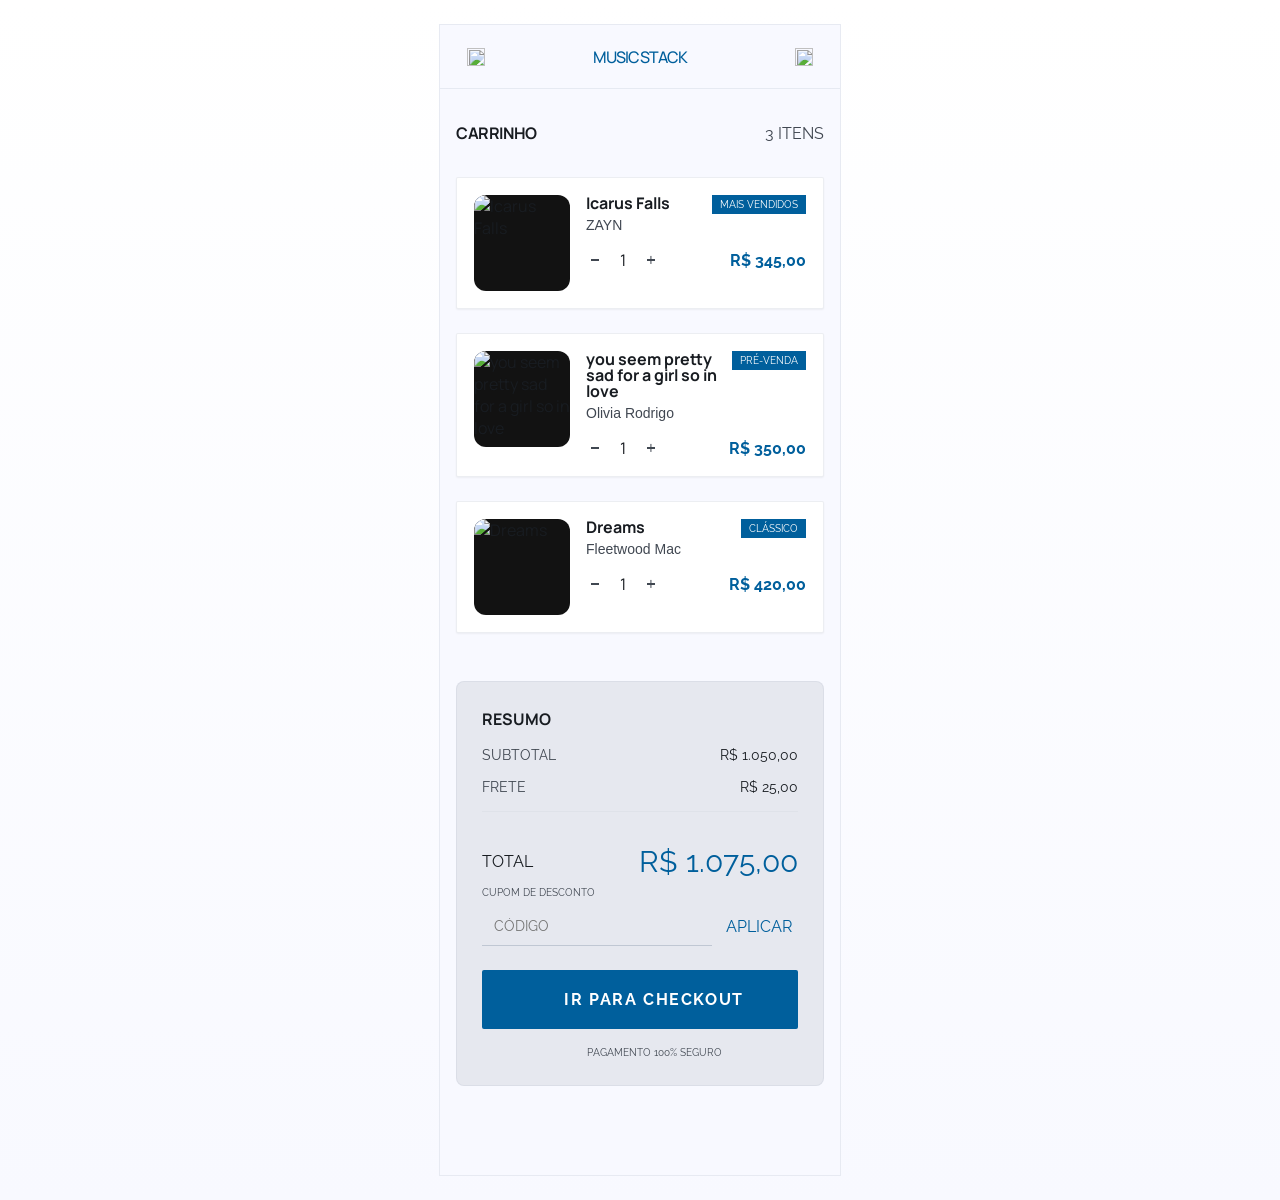
==== index.html @ 11081bc2 "Add files via upload" ====
<!DOCTYPE html>
<html lang="pt-BR">
  <head>
    <meta charset="UTF-8" />
    <meta name="viewport" content="width=device-width, initial-scale=1.0" />
    <title>MusicStack</title>
    <link rel="preconnect" href="https://fonts.googleapis.com" />
    <link rel="preconnect" href="https://fonts.gstatic.com" crossorigin />
    <link
      href="https://fonts.googleapis.com/css2?family=Manrope:wght@400;500;700;800&family=Raleway:wght@400;500;600;700&display=swap"
      rel="stylesheet"
    />
    <link rel="stylesheet" href="style.css" />
  </head>
  <body>
    <main class="phone-frame">
      <header class="topbar">
        <button class="icon-button" type="button" aria-label="Voltar">
          <img class="nav-icon" src="assets/Icon-compras.png" alt="" />
        </button>
        <div class="brand">Musicstack</div>
        <button class="icon-button" type="button" aria-label="Menu">
          <img class="nav-icon" src="assets/Icon.png" alt="" />
        </button>
      </header>

      <section class="main-content">
        <section class="cart-column">
          <div class="section-heading">
            <h1>CARRINHO</h1>
            <span>3 ITENS</span>
          </div>

          <div class="cart-list">
            <article class="cart-item">
              <div class="cover-wrap">
                <img class="cover" src="assets/vinyl-1-animation.png" alt="Icarus Falls" />
              </div>
              <div class="item-copy">
                <div class="item-title-row">
                  <div>
                    <h2>Icarus Falls</h2>
                    <p>ZAYN</p>
                  </div>
                  <span class="tag tag-blue">MAIS VENDIDOS</span>
                </div>
                <div class="item-actions">
                  <button class="qty-button" type="button" aria-label="Diminuir quantidade">
                    <span></span>
                  </button>
                  <span class="qty-number">1</span>
                  <button class="qty-button qty-button--plus" type="button" aria-label="Aumentar quantidade">
                    <span></span>
                  </button>
                  <strong>R$ 345,00</strong>
                </div>
              </div>
            </article>

            <article class="cart-item">
              <div class="cover-wrap">
                <img class="cover" src="assets/vinyl-2-bg.png" alt="you seem pretty sad for a girl so in love" />
              </div>
              <div class="item-copy">
                <div class="item-title-row">
                  <div>
                    <h2>you seem pretty sad for a girl so in love</h2>
                    <p>Olivia Rodrigo</p>
                  </div>
                  <span class="tag tag-blue">PRÉ-VENDA</span>
                </div>
                <div class="item-actions">
                  <button class="qty-button" type="button" aria-label="Diminuir quantidade">
                    <span></span>
                  </button>
                  <span class="qty-number">1</span>
                  <button class="qty-button qty-button--plus" type="button" aria-label="Aumentar quantidade">
                    <span></span>
                  </button>
                  <strong>R$ 350,00</strong>
                </div>
              </div>
            </article>

            <article class="cart-item">
              <div class="cover-wrap">
                <img class="cover" src="assets/vinyl-3-bg.png" alt="Dreams" />
              </div>
              <div class="item-copy">
                <div class="item-title-row">
                  <div>
                    <h2>Dreams</h2>
                    <p>Fleetwood Mac</p>
                  </div>
                  <span class="tag tag-blue">CLÁSSICO</span>
                </div>
                <div class="item-actions">
                  <button class="qty-button" type="button" aria-label="Diminuir quantidade">
                    <span></span>
                  </button>
                  <span class="qty-number">1</span>
                  <button class="qty-button qty-button--plus" type="button" aria-label="Aumentar quantidade">
                    <span></span>
                  </button>
                  <strong>R$ 420,00</strong>
                </div>
              </div>
            </article>
          </div>
        </section>

        <aside class="summary-card">
          <h3>RESUMO</h3>
          <div class="summary-lines">
            <div class="summary-line">
              <span>Subtotal</span>
              <strong>R$ 1.050,00</strong>
            </div>
            <div class="summary-line">
              <span>Frete</span>
              <strong>R$ 25,00</strong>
            </div>
            <div class="summary-divider"></div>
            <div class="summary-line summary-line--total">
              <span>TOTAL</span>
              <strong>R$ 1.075,00</strong>
            </div>
          </div>

          <div class="coupon-box">
            <label for="coupon">CUPOM DE DESCONTO</label>
            <div class="coupon-row">
              <input id="coupon" type="text" placeholder="CÓDIGO" />
              <button type="button">APLICAR</button>
            </div>
          </div>

          <button class="checkout-button" type="button">
            <img class="checkout-icon" src="assets/checkout-icon.png" alt="" />
            IR PARA CHECKOUT
          </button>
          <p class="security-note">
            <img class="security-icon" src="assets/secure-icon.png" alt="" />
            PAGAMENTO 100% SEGURO
          </p>
        </aside>
      </section>
    </main>
<script src="script.js"></script>
  </body>
</html>
---- style.css ----
:root {
  --bg: #f8f9ff;
  --surface: #f1f3fa;
  --surface-strong: #ffffff;
  --surface-muted: #f8f9ff;
  --border: rgba(192, 199, 211, 0.3);
  --border-strong: rgba(192, 199, 211, 0.2);
  --text: #181c21;
  --muted: #404751;
  --primary: #005f9c;
  --secondary: #3441ed;
  --shadow: rgba(13, 18, 31, 0.08);
}

* {
  box-sizing: border-box;
}

html,
body {
  margin: 0;
  min-height: 100%;
  font-family: 'Manrope', Arial, sans-serif;
  background: linear-gradient(180deg, #ffffff 0%, #f8f9ff 100%);
  color: var(--text);
}

body {
  display: grid;
  place-items: center;
  padding: 24px;
}

button,
a {
  font: inherit;
}

.phone-frame {
  position: relative;
  width: 402px;
  min-height: 1152px;
  background:
    linear-gradient(90deg, rgb(248, 249, 255) 0%, rgb(248, 249, 255) 100%),
    linear-gradient(90deg, rgb(255, 255, 255) 0%, rgb(255, 255, 255) 100%);
  border: 1px solid var(--border);
  overflow: hidden;
}

.topbar {
  position: relative;
  z-index: 2;
  display: flex;
  align-items: center;
  justify-content: space-between;
  height: 64px;
  padding: 0 16px;
  background: rgba(248, 249, 255, 0.8);
  border-bottom: 1px solid var(--border);
  backdrop-filter: blur(12px);
}

.icon-button {
  width: 40px;
  height: 40px;
  display: inline-flex;
  align-items: center;
  justify-content: center;
  background: transparent;
  border: 0;
  padding: 0;
  cursor: pointer;
}

.nav-icon {
  width: 18px;
  height: 18px;
  object-fit: contain;
  display: block;
}

.brand {
  color: var(--primary);
  font-size: 16px;
  font-weight: 500;
  letter-spacing: -0.8px;
  text-transform: uppercase;
}

.main-content {
  display: flex;
  flex-direction: column;
  gap: 48px;
  padding: 32px 16px 0;
}

.cart-column {
  display: flex;
  flex-direction: column;
  gap: 32px;
}

.section-heading {
  display: flex;
  align-items: center;
  justify-content: space-between;
  gap: 12px;
}

.section-heading h1 {
  margin: 0;
  font-size: 16px;
  line-height: 1.5;
  letter-spacing: -0.4px;
  color: var(--text);
  text-transform: uppercase;
}

.section-heading span {
  font-family: 'Raleway', sans-serif;
  font-size: 16px;
  color: var(--muted);
}

.cart-list {
  display: flex;
  flex-direction: column;
  gap: 24px;
}

.cart-item {
  display: flex;
  align-items: flex-start;
  gap: 16px;
  padding: 17px;
  background: #fff;
  border: 1px solid var(--border);
  border-radius: 2px;
  box-shadow: 0 1px 2px rgba(0, 0, 0, 0.05);
}

.cover-wrap {
  position: relative;
  width: 96px;
  height: 96px;
  flex: 0 0 96px;
  background: #121212;
  border-radius: 12px;
  overflow: hidden;
}

.cover {
  display: block;
  width: 100%;
  height: 100%;
  object-fit: cover;
}

.item-copy {
  display: flex;
  flex-direction: column;
  gap: 16px;
  flex: 1;
  min-width: 0;
}

.item-title-row {
  display: flex;
  align-items: flex-start;
  justify-content: space-between;
  gap: 12px;
}

.item-title-row h2 {
  margin: 0;
  font-size: 16px;
  line-height: 1;
  color: var(--text);
}

.item-title-row p {
  margin: 6px 0 0;
  font-family: 'Hanken Grotesk', sans-serif;
  font-size: 14px;
  color: var(--muted);
}

.tag {
  display: inline-flex;
  align-items: center;
  justify-content: center;
  padding: 2px 8px;
  background: var(--primary);
  color: #fff;
  font-family: 'Raleway', sans-serif;
  font-size: 10px;
  text-transform: uppercase;
  line-height: 1.5;
  white-space: nowrap;
}

.item-actions {
  display: flex;
  align-items: center;
  gap: 16px;
}

.qty-button {
  position: relative;
  width: 18px;
  height: 18px;
  display: inline-flex;
  align-items: center;
  justify-content: center;
  background: transparent;
  border: 0;
  padding: 0;
  cursor: pointer;
}

.qty-button span {
  position: relative;
  display: block;
  width: 8.17px;
  height: 1.17px;
  background: var(--muted);
}

.qty-button--plus span::before {
  content: '';
  position: absolute;
  left: 50%;
  top: 50%;
  width: 1.17px;
  height: 8.17px;
  transform: translate(-50%, -50%);
  background: var(--muted);
}

.price-icon {
  width: 28px;
  height: 21px;
  object-fit: contain;
}

.item-actions strong {
  margin-left: auto;
  font-family: 'Raleway', sans-serif;
  font-size: 16px;
  color: var(--primary);
}

.summary-card {
  position: relative;
  width: 100%;
  padding: 25px;
  background:
    linear-gradient(90deg, rgb(230, 232, 239) 0%, rgb(230, 232, 239) 100%);
  border: 1px solid var(--border);
  border-radius: 8px;
  overflow: hidden;
}

.summary-card h3 {
  margin: 0;
  font-size: 16px;
  line-height: 1.5;
  color: var(--text);
  text-transform: uppercase;
}

.summary-lines {
  display: flex;
  flex-direction: column;
  gap: 16px;
  padding-top: 16px;
}

.summary-line {
  display: flex;
  align-items: center;
  justify-content: space-between;
  gap: 12px;
}

.summary-line span,
.summary-line strong {
  font-family: 'Raleway', sans-serif;
  font-size: 16px;
}

.summary-line span {
  color: var(--muted);
}

.summary-line strong {
  color: var(--text);
}

.summary-divider {
  height: 1px;
  width: 100%;
  background: rgba(192, 199, 211, 0.3);
}

.summary-line--total span {
  color: var(--text);
  text-transform: uppercase;
}

.summary-line--total strong {
  color: var(--primary);
}

.coupon-box {
  display: flex;
  flex-direction: column;
  gap: 8px;
  padding-top: 8px;
}

.coupon-box label {
  font-family: 'Raleway', sans-serif;
  font-size: 10px;
  color: var(--muted);
}

.coupon-row {
  display: flex;
  align-items: center;
  gap: 8px;
}

.coupon-row input {
  flex: 1;
  min-width: 0;
  padding: 11.5px 12px;
  border: 0;
  border-bottom: 1px solid #c0c7d3;
  background: transparent;
  font-family: 'Raleway', sans-serif;
  font-size: 14px;
  color: rgba(64, 71, 81, 0.5);
}

.coupon-row button {
  background: transparent;
  border: 0;
  color: var(--primary);
  font-family: 'Raleway', sans-serif;
  font-size: 16px;
  cursor: pointer;
}

.checkout-button {
  display: flex;
  align-items: center;
  justify-content: center;
  gap: 8px;
  width: 100%;
  margin-top: 24px;
  padding: 16px;
  background: var(--primary);
  color: #fff;
  border: 0;
  border-radius: 2px;
  font-family: 'Raleway', sans-serif;
  font-size: 16px;
  font-weight: 700;
  text-transform: uppercase;
  cursor: pointer;
}

.checkout-icon {
  width: 16px;
  height: 16px;
  object-fit: contain;
}

.security-note {
  display: flex;
  align-items: center;
  justify-content: center;
  gap: 16px;
  margin: 16px 0 0;
  font-family: 'Raleway', sans-serif;
  font-size: 10px;
  color: var(--muted);
}

.security-icon {
  width: 12px;
  height: 15px;
  object-fit: contain;
}

.order-screen {
  position: relative;
  width: 402px;
  min-height: 874px;
  background:
    linear-gradient(180deg, rgb(248, 249, 255) 0%, rgb(248, 249, 255) 100%),
    linear-gradient(180deg, rgb(255, 255, 255) 0%, rgb(255, 255, 255) 100%);
  border: 1px solid var(--border);
  overflow: hidden;
}

.top-app-bar {
  position: relative;
  display: flex;
  align-items: center;
  justify-content: space-between;
  height: 64px;
  padding: 0 16px;
  background: rgba(248, 249, 255, 0.8);
  border-bottom: 1px solid var(--border);
  backdrop-filter: blur(12px);
}

.details-topbar__actions {
  display: flex;
  align-items: center;
  gap: 16px;
}

.nav-button {
  position: relative;
  display: inline-flex;
  align-items: center;
  justify-content: center;
  width: 40px;
  height: 40px;
  border: 0;
  background: transparent;
  padding: 0;
  cursor: pointer;
}

.nav-button img {
  width: 18px;
  height: 18px;
  object-fit: contain;
  display: block;
}

.nav-icon--back::before,
.nav-icon--back::after {
  content: '';
  position: absolute;
  left: 0;
  width: 10px;
  height: 2px;
  background: var(--muted);
  transform-origin: left center;
}

.nav-icon--back::before {
  top: 1px;
  transform: rotate(-45deg);
}

.nav-icon--back::after {
  bottom: 1px;
  transform: rotate(45deg);
}

.nav-icon--cart {
  width: 16px;
  height: 20px;
  background:
    linear-gradient(180deg, transparent 0 15%, var(--muted) 15% 32%, transparent 32% 100%),
    linear-gradient(90deg, transparent 0 20%, var(--muted) 20% 80%, transparent 80% 100%),
    linear-gradient(180deg, transparent 0 90%, var(--muted) 90% 100%);
}

.cart-badge {
  position: absolute;
  top: -6px;
  right: -6px;
  display: inline-flex;
  align-items: center;
  justify-content: center;
  width: 24px;
  height: 24px;
  border-radius: 999px;
  background: var(--primary);
  color: #fff;
  font-size: 13px;
  font-weight: 700;
  line-height: 1;
}

.success-overlay {
  position: absolute;
  inset: 64px 0 0;
  opacity: 0;
  background: rgba(255, 255, 255, 0.3);
}

.order-content {
  display: flex;
  flex-direction: column;
  gap: 32px;
  padding: 32px 16px 40px;
}

.order-header {
  width: 100%;
  display: flex;
  flex-direction: column;
  gap: 4px;
}

.order-header h1 {
  margin: 0;
  font-size: 24px;
  line-height: 1.2;
  color: var(--primary);
  letter-spacing: 0;
}

.order-header p {
  margin: 0;
  color: var(--muted);
  font-family: 'Raleway', sans-serif;
  font-size: 12px;
  text-transform: uppercase;
  letter-spacing: 1.2px;
}

.content-grid {
  display: grid;
  grid-template-columns: 1fr;
  gap: 32px;
}

.left-column {
  display: flex;
  flex-direction: column;
  gap: 32px;
}

.panel {
  background: var(--surface);
  border: 1px solid var(--border);
  border-radius: 4px;
}

.items-panel {
  display: flex;
  flex-direction: column;
  gap: 24px;
  padding: 25px;
}

.items-panel h2,
.info-card__header h2,
.summary-panel__header h2 {
  margin: 0;
  font-family: 'Raleway', sans-serif;
  font-size: 12px;
  line-height: 1.2;
  text-transform: uppercase;
  letter-spacing: 1.2px;
  color: var(--primary);
}

.items-list {
  display: flex;
  flex-direction: column;
  gap: 24px;
}

.item-row {
  display: flex;
  gap: 16px;
  align-items: flex-start;
}

.item-cover {
  position: relative;
  flex: 0 0 80px;
  width: 80px;
  height: 80px;
  background: #e0e2e9;
  overflow: hidden;
}

.item-cover__image {
  position: absolute;
  inset: 0;
  background:
    radial-gradient(circle at 50% 50%, rgba(255, 255, 255, 0.15) 0, rgba(255, 255, 255, 0.15) 4px, transparent 4px),
    linear-gradient(90deg, rgba(0, 0, 0, 0.06) 0%, rgba(0, 0, 0, 0.04) 100%);
  background-size: 100% 100%, 100% 100%;
}

.item-cover::after {
  content: '';
  position: absolute;
  inset: 0;
  border: 1px solid rgba(255, 255, 255, 0.05);
}

.item-cover--second .item-cover__image {
  background:
    radial-gradient(circle at 50% 50%, rgba(255, 255, 255, 0.18) 0, rgba(255, 255, 255, 0.18) 3px, transparent 3px),
    linear-gradient(90deg, rgba(0, 0, 0, 0.07) 0%, rgba(0, 0, 0, 0.03) 100%);
}

.item-meta {
  flex: 1;
  min-width: 0;
  display: flex;
  flex-direction: column;
  justify-content: space-between;
  gap: 6px;
  padding: 4px 0;
}

.item-meta h3 {
  margin: 0;
  font-size: 16px;
  line-height: 1.25;
  color: var(--text);
}

.item-meta p,
.item-meta span,
.payment-meta,
.shipping-card__body p,
.shipping-delivery span,
.summary-row span,
.summary-total span,
.terms-text,
.terms-text a {
  margin: 0;
  font-family: 'Raleway', sans-serif;
  color: var(--muted);
}

.item-meta p,
.item-meta span {
  font-size: 10px;
  line-height: 1.5;
}

.item-meta strong,
.summary-row strong,
.summary-total strong {
  color: var(--primary);
  font-family: 'Raleway', sans-serif;
  font-size: 16px;
  font-weight: 700;
  line-height: 1.5;
}

.divider,
.summary-divider {
  width: 100%;
  height: 1px;
  background: rgba(192, 199, 211, 0.2);
}

.info-stack {
  display: flex;
  flex-direction: column;
  gap: 0;
  background: transparent;
  border: 0;
}

.info-card {
  background: var(--surface);
  border: 1px solid var(--border);
  border-radius: 4px;
  padding: 25px;
}

.info-card__header {
  display: flex;
  justify-content: space-between;
  align-items: center;
}

.info-card__header button {
  border: 0;
  background: transparent;
  color: var(--muted);
  text-transform: uppercase;
  text-decoration: underline;
  cursor: pointer;
}

.payment-card {
  display: flex;
  flex-direction: column;
  gap: 16px;
}

.payment-card__body {
  display: flex;
  align-items: center;
  gap: 16px;
  padding: 13px;
  background: rgba(248, 249, 255, 0.5);
  border: 1px solid rgba(192, 199, 211, 0.1);
}

.payment-icon {
  width: 40px;
  height: 26px;
  background: #e0e2e9;
  border: 1px solid rgba(192, 199, 211, 0.2);
  border-radius: 2px;
}

.payment-name {
  margin: 0;
  font-family: 'Hanken Grotesk', 'Manrope', sans-serif;
  font-size: 14px;
  color: var(--text);
}

.payment-security {
  display: flex;
  align-items: center;
  gap: 8px;
}

.payment-security__icon {
  display: inline-block;
  width: 12px;
  height: 11px;
  background: var(--muted);
  clip-path: polygon(0 45%, 20% 35%, 40% 60%, 80% 0, 100% 20%, 45% 100%);
}

.payment-security span:last-child,
.shipping-delivery span:last-child {
  font-size: 10px;
  line-height: 1.5;
  text-transform: uppercase;
}

.shipping-card {
  position: relative;
  overflow: hidden;
}

.shipping-card::before {
  content: '';
  position: absolute;
  inset: 0;
  background:
    linear-gradient(90deg, rgba(38, 38, 38, 0.02) 0%, rgba(38, 38, 38, 0.02) 100%),
    linear-gradient(90deg, rgba(38, 38, 38, 0.02) 0%, rgba(38, 38, 38, 0.02) 100%),
    linear-gradient(90deg, rgba(38, 38, 38, 0.02) 0%, rgba(38, 38, 38, 0.02) 100%);
  opacity: 0.1;
}

.shipping-card__body {
  position: relative;
  display: flex;
  flex-direction: column;
  gap: 4px;
  padding-top: 12px;
}

.shipping-card__body p {
  font-family: 'Hanken Grotesk', sans-serif;
  font-size: 14px;
  line-height: 1.43;
}

.shipping-delivery {
  display: flex;
  align-items: center;
  gap: 8px;
  padding-top: 12px;
}

.shipping-delivery__icon {
  width: 12px;
  height: 9px;
  background: var(--muted);
  clip-path: polygon(0 0, 100% 0, 80% 50%, 100% 100%, 0 100%, 20% 50%);
}

.summary-panel {
  position: relative;
  display: flex;
  flex-direction: column;
  gap: 23px;
  padding: 33px;
  background: var(--surface);
  overflow: hidden;
}

.summary-panel::before {
  content: '';
  position: absolute;
  inset: -1px;
  background: linear-gradient(180deg, rgba(255, 255, 255, 0) 0%, rgba(255, 255, 255, 0.05) 100%);
  box-shadow: 0 0 40px -10px rgba(234, 179, 8, 0.05);
  pointer-events: none;
}

.summary-panel__header {
  position: relative;
  border-bottom: 1px solid var(--border-strong);
}

.summary-panel__header h2 {
  text-align: center;
  padding-bottom: 17px;
}

.summary-lines {
  position: relative;
  display: flex;
  flex-direction: column;
  gap: 16px;
}

.summary-row,
.summary-total {
  display: flex;
  justify-content: space-between;
  align-items: center;
  gap: 12px;
}

.summary-row--discount {
  color: var(--secondary);
}

.summary-row--discount span,
.summary-row--discount strong {
  color: var(--secondary);
}

.summary-total {
  font-size: 16px;
}

.checkout-button {
  position: relative;
  display: flex;
  align-items: center;
  justify-content: center;
  gap: 12px;
  width: 100%;
  padding: 20px 16px;
  border: 0;
  background: var(--primary);
  color: #fff;
  text-transform: uppercase;
  letter-spacing: 1.6px;
  font-weight: 700;
  cursor: pointer;
}

.checkout-button__icon {
  width: 22px;
  height: 16px;
  background: linear-gradient(180deg, transparent 0 40%, #fff 40% 60%, transparent 60% 100%);
  clip-path: polygon(0 50%, 100% 50%, 85% 35%, 100% 20%, 100% 80%, 85% 65%);
}

.terms-text {
  position: relative;
  margin: 0;
  text-align: center;
  font-size: 9px;
  line-height: 1.63;
}

.terms-text a {
  color: var(--muted);
  text-decoration: underline;
}

/* Address screen */
.address-screen {
  position: relative;
  width: 402px;
  min-height: 1671px;
  background:
    linear-gradient(180deg, rgb(248, 249, 255) 0%, rgb(248, 249, 255) 100%),
    linear-gradient(180deg, rgb(255, 255, 255) 0%, rgb(255, 255, 255) 100%);
  border: 1px solid var(--border);
  overflow: hidden;
}

.address-topbar {
  z-index: 2;
}

.brand-label {
  color: var(--primary);
  font-size: 16px;
  font-weight: 500;
  letter-spacing: -0.8px;
  text-transform: uppercase;
}

.address-content {
  position: relative;
  display: flex;
  flex-direction: column;
  gap: 56px;
  padding: 56px 16px 104px;
}

.address-title {
  margin: 0;
  color: var(--primary);
  font-size: 16px;
  line-height: 1.5;
  text-transform: uppercase;
  letter-spacing: 0;
}

.address-layout {
  display: grid;
  grid-template-columns: 1fr;
  gap: 32px;
}

.address-form-column {
  display: flex;
  flex-direction: column;
  gap: 32px;
}

.address-form {
  display: flex;
  flex-direction: column;
  gap: 24px;
}

.form-grid {
  display: grid;
  grid-template-columns: 1fr;
  gap: 24px;
}

.field-group {
  display: flex;
  flex-direction: column;
  gap: 8px;
}

.field-group label {
  font-family: 'Raleway', sans-serif;
  font-size: 12px;
  line-height: 1.2;
  color: var(--muted);
  text-transform: uppercase;
  letter-spacing: 1.2px;
}

.input-field {
  width: 100%;
  padding: 19px 0 21px;
  border-bottom: 2px solid #c0c7d3;
  background: var(--surface);
  color: rgba(64, 71, 81, 0.4);
  font-family: 'Raleway', sans-serif;
  font-size: 16px;
}

.shipping-methods {
  display: flex;
  flex-direction: column;
  gap: 24px;
}

.shipping-methods h2 {
  margin: 0;
  font-size: 24px;
  line-height: 1.2;
  color: var(--text);
  text-transform: uppercase;
}

.shipping-options {
  display: grid;
  gap: 16px;
}

.shipping-option {
  display: flex;
  flex-direction: column;
  gap: 8px;
  padding: 25px;
  border: 1px solid #c0c7d3;
  background: var(--surface);
}

.shipping-option--active {
  background: #e6e8ef;
  border-color: var(--primary);
}

.shipping-option__row {
  display: flex;
  justify-content: space-between;
  align-items: center;
  gap: 12px;
}

.shipping-option__row span,
.shipping-option p {
  margin: 0;
  font-family: 'Raleway', sans-serif;
  color: var(--muted);
  text-transform: uppercase;
}

.shipping-option__row span {
  font-size: 12px;
  letter-spacing: 1.2px;
}

.shipping-option__row strong {
  font-size: 24px;
  font-weight: 700;
  color: var(--text);
}

.shipping-option p {
  font-size: 12px;
  line-height: 1.33;
}

.summary-preview {
  position: relative;
}

.summary-preview__panel {
  position: relative;
  min-height: 478.39px;
  padding: 32px;
  background: var(--surface);
  border: 1px solid rgba(192, 199, 211, 0.5);
  overflow: hidden;
}

.summary-preview__panel::before {
  content: '';
  position: absolute;
  inset: 0;
  background:
    radial-gradient(circle at 50% 50%, rgba(234, 179, 8, 0.03) 0%, rgba(234, 179, 8, 0) 18%),
    radial-gradient(circle at 50% 50%, rgba(234, 179, 8, 0.03) 0%, rgba(234, 179, 8, 0) 18%);
  opacity: 0.2;
  pointer-events: none;
}

.summary-preview__header {
  position: relative;
  padding-bottom: 17px;
  border-bottom: 1px solid var(--border-strong);
}

.summary-preview__header h3 {
  margin: 0;
  text-align: center;
  font-family: 'Raleway', sans-serif;
  font-size: 12px;
  color: var(--muted);
  text-transform: uppercase;
  letter-spacing: 1.2px;
}

.summary-preview__product {
  position: relative;
  display: flex;
  gap: 16px;
  align-items: flex-start;
  padding: 32px 0 25px;
}

.product-cover {
  position: relative;
  width: 80px;
  height: 80px;
  flex: 0 0 80px;
  background: #e0e2e9;
  border: 1px solid rgba(192, 199, 211, 0.3);
  overflow: hidden;
}

.product-cover__icon {
  position: absolute;
  top: 50%;
  left: 50%;
  width: 20px;
  height: 20px;
  transform: translate(-50%, -50%);
  background: var(--primary);
  opacity: 0.3;
  clip-path: polygon(50% 0%, 100% 50%, 50% 100%, 0% 50%);
}

.product-copy {
  display: flex;
  flex-direction: column;
  gap: 4px;
}

.product-copy h4 {
  margin: 0;
  max-width: 170px;
  color: var(--text);
  font-size: 14px;
  line-height: 1.43;
  text-transform: uppercase;
}

.product-copy p,
.product-copy strong,
.summary-line span,
.summary-line strong,
.summary-line--accent {
  margin: 0;
  font-family: 'Raleway', sans-serif;
}

.product-copy p {
  color: var(--muted);
  font-size: 10px;
  text-transform: uppercase;
}

.product-copy strong {
  color: var(--primary);
  font-size: 16px;
  font-weight: 700;
}

.summary-preview__totals {
  position: relative;
  display: flex;
  flex-direction: column;
  gap: 12px;
  padding-top: 25px;
  border-top: 1px solid var(--border-strong);
}

.summary-line {
  display: flex;
  justify-content: space-between;
  align-items: center;
  gap: 12px;
}

.summary-line span {
  color: var(--muted);
  font-size: 14px;
  text-transform: uppercase;
}

.summary-line strong {
  color: var(--text);
  font-size: 14px;
  font-weight: 400;
}

.summary-line--accent {
  color: var(--primary);
}

.summary-line--total {
  padding-top: 16px;
}

.summary-line--total span {
  color: var(--text);
  font-size: 16px;
  text-transform: uppercase;
}

.summary-line--total strong {
  color: var(--primary);
  font-size: 30px;
  font-weight: 400;
}

.checkout-link {
  position: absolute;
  left: 32px;
  right: 32px;
  bottom: 0;
  display: flex;
  align-items: center;
  justify-content: center;
  height: 64px;
  background: var(--primary);
  color: #fff;
  text-decoration: none;
  font-family: 'Raleway', sans-serif;
  font-size: 16px;
  font-weight: 700;
  letter-spacing: 1.6px;
  text-transform: uppercase;
  box-shadow: 0 20px 25px -5px rgba(0, 95, 156, 0.1), 0 8px 10px -6px rgba(0, 95, 156, 0.1);
}

/* Payment screen */
.payment-screen {
  position: relative;
  width: 402px;
  min-height: 1580px;
  background:
    linear-gradient(180deg, rgb(248, 249, 255) 0%, rgb(248, 249, 255) 100%),
    linear-gradient(180deg, rgb(255, 255, 255) 0%, rgb(255, 255, 255) 100%);
  border: 1px solid var(--border);
  overflow: hidden;
}

.payment-topbar {
  position: relative;
  z-index: 2;
}

.footer-action {
  position: absolute;
  left: 0;
  right: 0;
  bottom: 0;
  z-index: 3;
  background: rgba(248, 249, 255, 0.9);
  border-top: 1px solid rgba(192, 199, 211, 0.2);
  backdrop-filter: blur(12px);
}

.footer-action__inner {
  display: flex;
  align-items: center;
  justify-content: space-between;
  height: 97px;
  padding: 0 16px;
}

.footer-action__button {
  display: inline-flex;
  align-items: center;
  justify-content: center;
  gap: 8px;
  padding: 16px 48px;
  border: 0;
  background: transparent;
  font-family: 'Raleway', sans-serif;
  font-size: 12px;
  font-weight: 400;
  text-transform: uppercase;
  letter-spacing: 10%;
  cursor: pointer;
}

.footer-action__button--back {
  color: var(--muted);
}

.footer-action__button--next {
  background: var(--primary);
  color: #fff;
  border-radius: 12px;
  box-shadow: 0 10px 15px -3px rgba(0, 95, 156, 0.2);
}

.footer-action__icon {
  display: inline-block;
  width: 16px;
  height: 16px;
  background: var(--muted);
  clip-path: polygon(50% 0%, 0% 50%, 50% 100%, 100% 100%, 100% 0%);
  transform: rotate(180deg);
}

.payment-content {
  display: flex;
  flex-direction: column;
  gap: 48px;
  padding: 32px 16px 128px;
}

.progress-indicator {
  display: flex;
  justify-content: center;
  align-items: center;
  gap: 8px;
}

.progress-dot {
  width: 48px;
  height: 4px;
  border-radius: 999px;
  background: #dfe3ed;
}

.progress-dot--active {
  background: var(--primary);
}

.payment-layout {
  display: grid;
  grid-template-columns: 354px 1fr;
  gap: 0;
  align-items: start;
}

.payment-form-column {
  width: 354px;
  padding-bottom: 16px;
}

.payment-section {
  display: flex;
  flex-direction: column;
  gap: 24px;
}

.payment-section h1 {
  margin: 0;
  color: var(--primary);
  font-size: 24px;
  line-height: 1.2;
  text-transform: uppercase;
}

.payment-methods {
  display: flex;
  flex-direction: column;
  gap: 16px;
}

.payment-method {
  display: flex;
  align-items: center;
  gap: 16px;
  width: 100%;
  min-height: 56px;
  padding: 16px 24px;
  border: 1px solid var(--border);
  border-radius: 4px;
  background: var(--surface);
  color: var(--muted);
  font-family: 'Raleway', sans-serif;
  font-size: 12px;
  letter-spacing: 1.2px;
  text-transform: uppercase;
}

.payment-method--active {
  background: #fff;
  border-color: var(--primary);
  color: var(--primary);
}

.payment-method__icon {
  display: inline-block;
  flex: 0 0 18px;
  width: 18px;
  height: 18px;
  background: transparent;
  border: 1px solid currentColor;
  border-radius: 50%;
  box-sizing: border-box;
}

.payment-method--active .payment-method__icon {
  background: var(--primary);
  border-color: var(--primary);
  box-shadow: inset 0 0 0 3px #fff;
}

.card-form {
  display: flex;
  flex-direction: column;
  gap: 24px;
}

.field-block,
.installments-block {
  display: flex;
  flex-direction: column;
  gap: 8px;
}

.field-block label,
.installments-block label {
  font-family: 'Raleway', sans-serif;
  font-size: 12px;
  line-height: 1.2;
  color: var(--muted);
  text-transform: uppercase;
  letter-spacing: 1.2px;
}

.input-line,
.installments-selector {
  width: 100%;
  padding: 16px 0;
  border-bottom: 1px solid #c0c7d3;
  background: transparent;
}

.input-line span,
.installments-selector__text {
  display: block;
  font-family: 'Raleway', sans-serif;
  font-size: 16px;
  color: rgba(64, 71, 81, 0.4);
}

.field-grid {
  display: grid;
  grid-template-columns: 1fr 1fr;
  gap: 24px;
}

.field-block--cpf {
  grid-column: 1 / span 2;
}

.installments-block {
  gap: 12px;
}

.installments-selector {
  padding: 16px 24px;
  background: #f1f3fa;
  border: 1px solid var(--border);
  border-radius: 4px;
}

.payment-summary {
  justify-self: end;
  width: 100%;
  max-width: 354px;
  min-height: 478px;
  padding: 32px;
  background: #f1f3fa;
  border-radius: 8px;
  border: 1px solid rgba(192, 199, 211, 0.5);
  overflow: hidden;
}

.summary-card__header {
  position: relative;
  padding-bottom: 17px;
  border-bottom: 1px solid rgba(192, 199, 211, 0.3);
}

.summary-card__header h2 {
  margin: 0;
  text-align: center;
  font-size: 24px;
  line-height: 1.2;
  color: var(--text);
  text-transform: uppercase;
}

.summary-card__rows {
  display: flex;
  flex-direction: column;
  gap: 12px;
  padding: 25px 0 0;
}

.summary-row {
  display: flex;
  justify-content: space-between;
  align-items: center;
  gap: 12px;
}

.summary-row span {
  font-family: 'Raleway', sans-serif;
  color: var(--muted);
  font-size: 14px;
  text-transform: uppercase;
}

.summary-row strong {
  font-family: 'Raleway', sans-serif;
  font-weight: 400;
  font-size: 14px;
  color: var(--text);
}

.summary-row--total {
  padding-top: 16px;
  border-top: 1px solid rgba(192, 199, 211, 0.3);
}

.summary-row--total span,
.summary-row--total strong {
  font-size: 16px;
  color: var(--primary);
}

.product-preview {
  position: relative;
  display: flex;
  gap: 16px;
  align-items: center;
  padding-top: 18px;
}

.product-preview__image {
  width: 80px;
  height: 80px;
  flex: 0 0 80px;
  background: linear-gradient(180deg, #f4f4f4 0%, #dfe3ed 100%);
  border: 1px solid rgba(192, 199, 211, 0.3);
}

.product-preview__copy {
  display: flex;
  flex-direction: column;
  gap: 4px;
}

.product-preview__copy h3 {
  margin: 0;
  max-width: 170px;
  color: var(--text);
  font-size: 14px;
  line-height: 1.43;
  text-transform: uppercase;
}

.product-preview__copy p {
  margin: 0;
  color: var(--muted);
  font-family: 'Raleway', sans-serif;
  font-size: 10px;
  text-transform: uppercase;
}

.confirmation-screen {
  position: relative;
  width: 402px;
  min-height: 1400px;
  background:
    linear-gradient(180deg, rgb(248, 249, 255) 0%, rgb(248, 249, 255) 100%),
    linear-gradient(180deg, rgb(255, 255, 255) 0%, rgb(255, 255, 255) 100%);
  border: 1px solid var(--border);
  overflow: hidden;
}

.confirmation-topbar {
  position: relative;
  z-index: 5;
}

.confirmation-content {
  position: relative;
  display: flex;
  flex-direction: column;
  align-items: center;
  gap: 24px;
  padding: 68px 16px 32px;
}

.confirmation-hero {
  position: relative;
  display: flex;
  flex-direction: column;
  align-items: center;
  gap: 16px;
  width: 100%;
  padding: 0 0 24px;
}

.confirmation-hero__decor {
  position: absolute;
  top: 0;
  left: 50%;
  width: 318px;
  height: 282px;
  transform: translateX(-50%);
  opacity: 0.1;
  background:
    radial-gradient(circle at 50% 50%, rgba(0, 95, 156, 0.1) 0%, rgba(0, 95, 156, 0) 58%),
    linear-gradient(180deg, rgba(0, 95, 156, 0.04) 0%, rgba(0, 95, 156, 0.08) 100%);
  border-radius: 999px;
  pointer-events: none;
}

.confirmation-hero__icon {
  position: relative;
  z-index: 1;
  display: flex;
  align-items: center;
  justify-content: center;
  width: 80px;
  height: 80px;
  background: var(--primary);
  border-radius: 12px;
  box-shadow: 0 0 4px rgba(0, 95, 156, 0.08);
}

.confirmation-hero__icon-inner {
  display: inline-block;
  width: 30px;
  height: 30px;
  background: #fff;
  clip-path: polygon(50% 0%, 100% 50%, 50% 100%, 0% 50%);
  transform: rotate(0deg);
}

.confirmation-hero h1 {
  position: relative;
  z-index: 1;
  margin: 0;
  text-align: center;
  font-size: 40px;
  line-height: 1.32;
  color: var(--text);
  letter-spacing: -0.96px;
}

.confirmation-summary-card {
  position: relative;
  width: 100%;
  min-height: 414px;
  padding: 33px;
  background: #f1f3fa;
  border: 1px solid rgba(192, 199, 211, 0.5);
  border-radius: 4px;
  box-shadow: 0 1px 1px rgba(0, 0, 0, 0.05);
}

.confirmation-summary-card__header {
  position: relative;
  padding-bottom: 17px;
  border-bottom: 1px solid rgba(192, 199, 211, 0.3);
}

.confirmation-summary-card__header h2 {
  margin: 0;
  font-family: 'Raleway', sans-serif;
  font-size: 12px;
  line-height: 1.2;
  letter-spacing: 1.2px;
  color: var(--muted);
  text-transform: uppercase;
}

.confirmation-product-row {
  display: flex;
  gap: 24px;
  align-items: flex-start;
  padding: 32px 0 25px;
}

.confirmation-product-row__image {
  position: relative;
  flex: 0 0 96px;
  width: 96px;
  height: 96px;
  background: #e6e8ef;
  border-radius: 2px;
  overflow: hidden;
}

.confirmation-product-row__image-inner {
  position: absolute;
  inset: 0;
  background:
    radial-gradient(circle at 50% 50%, rgba(255, 255, 255, 0.15) 0%, rgba(255, 255, 255, 0.15) 5px, transparent 5px),
    linear-gradient(90deg, rgba(0, 0, 0, 0.08) 0%, rgba(0, 0, 0, 0.03) 100%);
}

.confirmation-product-row__copy {
  display: flex;
  flex-direction: column;
  gap: 3px;
  min-width: 0;
}

.confirmation-product-row__copy h3 {
  margin: 0;
  font-size: 24px;
  line-height: 1.2;
  color: var(--text);
}

.confirmation-product-row__copy p {
  margin: 0;
  font-family: 'Raleway', sans-serif;
  font-size: 12px;
  letter-spacing: 1.2px;
  color: var(--primary);
  text-transform: uppercase;
}

.confirmation-product-row__copy strong {
  margin-top: 8px;
  font-size: 24px;
  line-height: 1.2;
  color: var(--primary);
}

.confirmation-summary-card__divider {
  width: 100%;
  height: 1px;
  background: rgba(192, 199, 211, 0.3);
}

.confirmation-total-row {
  padding-top: 33px;
}

.confirmation-total-row div {
  display: flex;
  flex-direction: column;
  gap: 7px;
}

.confirmation-total-row span {
  font-family: 'Raleway', sans-serif;
  font-size: 12px;
  letter-spacing: 1.2px;
  color: var(--muted);
  text-transform: uppercase;
}

.confirmation-total-row strong {
  font-size: 48px;
  line-height: 1.1;
  color: var(--text);
  letter-spacing: -0.96px;
}

.confirmation-eta-card {
  position: relative;
  width: 100%;
  min-height: 355px;
  padding: 33px;
  background: rgba(0, 95, 156, 0.05);
  border: 1px solid rgba(0, 95, 156, 0.2);
  border-radius: 4px;
  box-shadow: 0 1px 2px 0 rgba(0, 0, 0, 0.05);
  overflow: hidden;
}

.confirmation-eta-card__header h2 {
  margin: 0;
  font-family: 'Raleway', sans-serif;
  font-size: 12px;
  line-height: 1.2;
  letter-spacing: 1.2px;
  color: var(--primary);
  text-transform: uppercase;
}

.confirmation-eta-card__date {
  display: flex;
  align-items: baseline;
  gap: 8px;
  padding-top: 16px;
}

.confirmation-eta-card__date strong {
  font-size: 48px;
  line-height: 1.1;
  color: var(--text);
  letter-spacing: -0.96px;
}

.confirmation-eta-card__date span {
  font-size: 32px;
  line-height: 1.2;
  color: var(--text);
  text-transform: uppercase;
}

.confirmation-eta-card p {
  margin: 0;
  padding-top: 16px;
  max-width: 300px;
  font-family: 'Hanken Grotesk', sans-serif;
  font-size: 16px;
  line-height: 1.6;
  color: var(--muted);
}

.confirmation-eta-card__badge {
  position: absolute;
  top: 0;
  right: 0;
  width: 120px;
  height: 96px;
  background: linear-gradient(180deg, rgba(255, 255, 255, 0.08) 0%, rgba(0, 95, 156, 0.08) 100%);
}

.confirmation-address-card {
  position: relative;
  width: 100%;
  min-height: 194px;
  padding: 33px;
  background: #e6e8ef;
  border: 1px solid rgba(192, 199, 211, 0.3);
  border-radius: 4px;
  box-shadow: 0 1px 1px rgba(0, 0, 0, 0.05);
}

.confirmation-address-card__header h2 {
  margin: 0;
  font-family: 'Raleway', sans-serif;
  font-size: 12px;
  line-height: 1.2;
  letter-spacing: 1.2px;
  color: var(--muted);
  text-transform: uppercase;
}

.confirmation-address-card__body {
  display: flex;
  gap: 16px;
  align-items: flex-start;
  padding-top: 24px;
}

.confirmation-address-card__icon {
  flex: 0 0 16px;
  width: 16px;
  height: 23px;
  background: var(--primary);
  clip-path: polygon(50% 0%, 100% 30%, 100% 100%, 50% 80%, 0% 100%, 0% 30%);
}

.confirmation-address-card h3 {
  margin: 0;
  font-size: 24px;
  line-height: 1.2;
  color: var(--text);
}

.confirmation-address-card p {
  margin: 0;
  font-family: 'Hanken Grotesk', sans-serif;
  font-size: 14px;
  line-height: 1.43;
  color: var(--text);
}

.confirmation-cta {
  display: flex;
  align-items: center;
  justify-content: center;
  width: 100%;
  padding: 24px 0;
  background: var(--primary);
  color: #fff;
  text-decoration: none;
  font-family: 'Raleway', sans-serif;
  font-size: 16px;
  font-weight: 700;
  letter-spacing: 1.6px;
  text-transform: uppercase;
  box-shadow: 0 0 4px rgba(0, 95, 156, 0.08);
}

.home-screen {
  position: relative;
  width: 390px;
  min-height: 1000px;
  background:
    linear-gradient(90deg, rgb(248, 249, 255) 0%, rgb(248, 249, 255) 100%),
    linear-gradient(90deg, rgb(255, 255, 255) 0%, rgb(255, 255, 255) 100%);
  border: 1px solid var(--border);
  overflow: hidden;
}

.home-topbar {
  position: relative;
  z-index: 5;
}

.nav-icon-img {
  display: block;
  width: 100%;
  height: 100%;
  object-fit: contain;
}

.home-content {
  display: flex;
  flex-direction: column;
  gap: 32px;
  padding: 0 16px 112px;
}

.hero-panel {
  position: relative;
  width: 100%;
  min-height: 480px;
  overflow: hidden;
  border-radius: 8px;
  background: #eceef4;
}

.hero-panel__image {
  position: absolute;
  inset: 0;
  width: 100%;
  height: 100%;
  object-fit: cover;
  object-position: center;
}

.hero-panel__overlay {
  position: absolute;
  inset: 0;
  background: linear-gradient(90deg, rgba(0, 0, 0, 0.7) 0%, rgba(0, 0, 0, 0.3) 60%, rgba(0, 0, 0, 0) 100%);
}

.hero-panel__copy {
  position: relative;
  z-index: 1;
  display: flex;
  flex-direction: column;
  align-items: flex-start;
  gap: 24px;
  width: min(448px, 100%);
  padding: 32px;
}

.hero-panel__copy p:first-child {
  margin: 0;
  font-family: 'Raleway', sans-serif;
  font-size: 12px;
  font-weight: 600;
  letter-spacing: 1.2px;
  text-transform: uppercase;
  color: #FFD700; /* Dourado para destaque */
}

.hero-panel__copy h1 {
  margin: 0;
  font-size: 32px;
  line-height: 1.2;
  color: #ffffff;
}

.hero-panel__copy div {
  display: flex;
  flex-direction: column;
  gap: 0;
}

.hero-panel__copy div p {
  margin: 0;
  max-width: 304px;
  font-family: 'Hanken Grotesk', sans-serif;
  font-size: 18px;
  line-height: 1.63;
  color: #ffffff;
}

.hero-panel__copy .hero-cta {
  display: inline-flex;
  align-items: center;
  justify-content: center;
  padding: 16px 32px;
  border: 0;
  border-radius: 12px;
  background: var(--primary);
  color: #fff;
  font-family: 'Raleway', sans-serif;
  font-size: 12px;
  font-weight: 700;
  letter-spacing: 1.2px;
  text-transform: uppercase;
  text-decoration: none;
  box-shadow: 0 10px 15px -3px rgba(0, 95, 156, 0.4);
  transition: all 0.3s ease;
  cursor: pointer;
}

.hero-panel__copy .hero-cta:hover {
  background: #004a7a;
  transform: scale(1.02);
}

.featured-section,
.new-arrivals-section {
  display: flex;
  flex-direction: column;
  gap: 16px;
}

.featured-header,
.new-arrivals-header {
  display: flex;
  align-items: flex-end;
  justify-content: space-between;
  gap: 12px;
}

.featured-header p,
.new-arrivals-header p {
  margin: 0;
  font-family: 'Raleway', sans-serif;
  font-size: 12px;
  letter-spacing: 1.2px;
  text-transform: uppercase;
  color: var(--primary);
}

.featured-header h2,
.genres-section h2,
.new-arrivals-header h2 {
  margin: 0;
  font-size: 32px;
  line-height: 1.2;
  color: var(--text);
}

.featured-header a {
  display: inline-flex;
  align-items: center;
  gap: 8px;
  color: var(--muted);
  font-family: 'Raleway', sans-serif;
  font-size: 12px;
  letter-spacing: 1.2px;
  text-transform: uppercase;
  text-decoration: none;
}

.featured-slider {
  display: flex;
  gap: 16px;
  width: 100%;
  overflow-x: auto;
  padding-bottom: 4px;
}

.featured-card {
  display: flex;
  flex-direction: column;
  gap: 16px;
  width: 280px;
  min-width: 280px;
}

.featured-card__image-wrap {
  position: relative;
  width: 100%;
  height: 278px;
  overflow: hidden;
  background: #fff;
  border: 1px solid rgba(192, 199, 211, 0.2);
  box-shadow: 0 1px 2px rgba(0, 0, 0, 0.05);
}

.featured-card__image-wrap img {
  display: block;
  width: 100%;
  height: 100%;
  object-fit: cover;
}

.featured-card__tag {
  position: absolute;
  top: 12px;
  left: 12px;
  display: inline-flex;
  align-items: center;
  justify-content: center;
  min-width: 32px;
  padding: 4px 8px;
  background: rgba(0, 95, 156, 0.9);
  color: #fff;
  font-family: 'Raleway', sans-serif;
  font-size: 10px;
  text-transform: uppercase;
}

.featured-card__tag--dark {
  background: #404751;
}

.featured-card h3 {
  margin: 0;
  font-size: 16px;
  line-height: 1.6;
  color: var(--text);
}

.featured-card p {
  margin: 0;
  font-family: 'Raleway', sans-serif;
  font-size: 14px;
  color: var(--muted);
}

.featured-card strong {
  font-size: 16px;
  color: var(--primary);
}

.genres-grid {
  display: grid;
  grid-template-columns: repeat(2, minmax(0, 1fr));
  gap: 16px;
}

.genre-card {
  position: relative;
  overflow: hidden;
  min-height: 192px;
  border-radius: 4px;
  background: #e6e8ef;
}

.genre-card img {
  position: absolute;
  inset: 0;
  width: 100%;
  height: 100%;
  object-fit: cover;
  object-position: center;
}

.genre-card span {
  position: absolute;
  inset: 0;
  display: flex;
  align-items: center;
  justify-content: center;
  background: rgba(0, 0, 0, 0.4);
  color: #fff;
  font-family: 'Raleway', sans-serif;
  font-size: 16px;
  letter-spacing: 1.6px;
  text-transform: uppercase;
}

.new-arrivals-grid {
  display: grid;
  grid-template-columns: repeat(2, minmax(0, 1fr));
  gap: 24px 16px;
}

.arrival-card {
  display: flex;
  flex-direction: column;
  gap: 16px;
}

.arrival-card__image-wrap {
  position: relative;
  width: 100%;
  height: 165px;
  overflow: hidden;
  border-radius: 4px;
  background: #f1f3fa;
}

.arrival-card__image-wrap img {
  display: block;
  width: 100%;
  height: 100%;
  object-fit: cover;
}

.arrival-card__button {
  position: absolute;
  right: 16px;
  bottom: 0;
  display: flex;
  align-items: center;
  justify-content: center;
  width: 48px;
  height: 48px;
  border: 0;
  border-radius: 12px;
  background: rgba(255, 255, 255, 0.9);
  box-shadow: 0 20px 25px -5px rgba(0, 0, 0, 0.1), 0 8px 10px -6px rgba(0, 0, 0, 0.1);
}

.arrival-card__button img {
  width: 20px;
  height: 21px;
}

.arrival-card__info {
  display: flex;
  align-items: flex-start;
  justify-content: space-between;
  gap: 12px;
}

.arrival-card__info h3 {
  margin: 0;
  font-size: 16px;
  line-height: 1.6;
  color: var(--text);
}

.arrival-card__info p {
  margin: 0;
  font-family: 'Raleway', sans-serif;
  font-size: 14px;
  color: var(--muted);
}

.arrival-card__info strong {
  font-size: 16px;
  color: var(--primary);
}

.arrival-card--double-line .arrival-card__info h3 {
  line-height: 1.2;
}

.bottom-nav {
  position: absolute;
  left: 0;
  right: 0;
  bottom: 0;
  display: flex;
  align-items: center;
  justify-content: space-between;
  height: 80px;
  padding: 0 32px;
  background: rgba(248, 249, 255, 0.9);
  border-top: 1px solid rgba(192, 199, 211, 0.2);
  backdrop-filter: blur(6px);
}

.bottom-nav__item {
  display: flex;
  flex-direction: column;
  align-items: center;
  gap: 4px;
  color: var(--muted);
  text-decoration: none;
  font-family: 'Raleway', sans-serif;
  font-size: 12px;
  letter-spacing: 1.2px;
  text-transform: uppercase;
}

.bottom-nav__item img {
  width: 20px;
  height: 20px;
}

.bottom-nav__item--active {
  color: var(--primary);
}

/* Details screen */
.details-screen {
  position: relative;
  width: 402px;
  min-height: 1674px;
  background:
    linear-gradient(90deg, rgb(248, 249, 255) 0%, rgb(248, 249, 255) 100%),
    linear-gradient(90deg, rgb(255, 255, 255) 0%, rgb(255, 255, 255) 100%);
  border: 1px solid var(--border);
  overflow: hidden;
}

.details-content {
  display: flex;
  flex-direction: column;
  gap: 16px;
  padding: 8px 16px 136px;
}

.details-back-row {
  display: flex;
  align-items: center;
  gap: 8px;
  padding: 16px 0;
}

.details-back-row img {
  width: 9.33px;
  height: 12px;
  display: block;
}

.details-back-row span {
  font-family: 'Raleway', sans-serif;
  font-size: 12px;
  line-height: 1.2;
  letter-spacing: 1.2px;
  text-transform: uppercase;
  color: var(--muted);
}

.details-main-grid {
  display: grid;
  grid-template-columns: 1fr;
  gap: 24px;
}

.details-gallery {
  display: grid;
  grid-template-columns: repeat(3, minmax(0, 1fr));
  gap: 16px;
}

.details-gallery__thumb {
  position: relative;
  width: 100%;
  min-height: 193.67px;
  background: #e6e8ef;
  border: 1px solid var(--border);
  border-radius: 2px;
  overflow: hidden;
}

.details-gallery__thumb img {
  width: 100%;
  height: 100%;
  display: block;
  object-fit: cover;
  object-position: center;
  opacity: 0.8;
}

.details-info-column {
  display: flex;
  flex-direction: column;
  gap: 32px;
}

.details-headline {
  display: flex;
  flex-direction: column;
  gap: 6.9px;
}

.details-headline p {
  margin: 0;
  font-family: 'Raleway', sans-serif;
  font-size: 12px;
  line-height: 1.2;
  letter-spacing: 1.2px;
  text-transform: uppercase;
  color: var(--primary);
}

.details-headline h1 {
  margin: 0;
  font-size: 48px;
  line-height: 1.1;
  letter-spacing: -0.96px;
  color: var(--text);
}

.details-headline span {
  font-size: 32px;
  line-height: 1.2;
  color: rgba(64, 71, 81, 0.8);
  font-weight: 700;
}

.details-rating-card,
.details-market-card {
  width: 100%;
  background: #eceef4;
  border: 1px solid rgba(192, 199, 211, 0.2);
  border-radius: 8px;
  box-shadow: 0 0 15px 0 rgba(234, 179, 8, 0.2);
}

.details-rating-card {
  display: flex;
  flex-direction: column;
  gap: 16px;
  padding: 25px;
}

.details-rating-card__header {
  display: flex;
  align-items: center;
  justify-content: space-between;
  gap: 12px;
}

.details-rating-card__header h2 {
  margin: 0;
  font-family: 'Raleway', sans-serif;
  font-size: 12px;
  line-height: 1.2;
  letter-spacing: 1.2px;
  text-transform: uppercase;
  color: var(--muted);
}

.details-rating-card__header span {
  display: inline-flex;
  align-items: center;
  justify-content: center;
  padding: 4px 12px;
  background: var(--primary);
  color: #fff;
  border-radius: 12px;
  font-size: 12px;
  font-weight: 700;
  line-height: 1.33;
}

.details-rating-card__list {
  display: flex;
  flex-direction: column;
  gap: 12px;
}

.details-rating-card__list div {
  display: flex;
  align-items: center;
  gap: 12px;
}

.details-rating-card__list img {
  width: 11.67px;
  height: 11.67px;
  display: block;
}

.details-rating-card__list span {
  font-family: 'Hanken Grotesk', sans-serif;
  font-size: 14px;
  line-height: 1.43;
  color: var(--text);
}

.details-rating-card button {
  width: 100%;
  padding: 9px 0;
  border: 1px solid rgba(192, 199, 211, 0.3);
  background: transparent;
  font-family: 'Raleway', sans-serif;
  font-size: 12px;
  line-height: 1.33;
  text-transform: uppercase;
  color: var(--muted);
  cursor: pointer;
}

.details-market-card {
  display: flex;
  flex-direction: column;
  gap: 23px;
  padding: 25px;
  background: #f1f3fa;
}

.details-market-card__top {
  display: flex;
  align-items: end;
  justify-content: space-between;
  gap: 12px;
}

.details-market-card__top p {
  margin: 0;
  font-family: 'Raleway', sans-serif;
  font-size: 12px;
  line-height: 1.2;
  letter-spacing: 1.2px;
  text-transform: uppercase;
  color: var(--muted);
}

.details-market-card__top strong {
  display: block;
  margin-top: 3.89px;
  font-size: 32px;
  line-height: 1.2;
  color: var(--text);
}

.market-trend {
  display: flex;
  align-items: center;
  gap: 8px;
}

.market-trend img {
  width: 10px;
  height: 6px;
  display: block;
}

.market-trend span {
  font-family: 'Hanken Grotesk', sans-serif;
  font-size: 14px;
  color: var(--primary);
  font-weight: 700;
}

.details-market-card__recent {
  display: flex;
  flex-direction: column;
  align-items: end;
}

.details-market-card__recent span {
  font-family: 'Raleway', sans-serif;
  font-size: 10px;
  line-height: 1.5;
  text-transform: uppercase;
  color: var(--muted);
}

.details-market-card__recent strong {
  font-size: 16px;
  line-height: 1.5;
  color: var(--muted);
  font-weight: 400;
}

.details-chart {
  display: flex;
  align-items: end;
  justify-content: center;
  gap: 4px;
  width: 100%;
  height: 65px;
}

.details-chart span {
  flex: 1 1 0;
  min-width: 0;
  display: block;
  border-radius: 2px 2px 0 0;
  background: rgba(192, 199, 211, 0.3);
}

.details-chart span:nth-child(1) { height: 25.59px; }
.details-chart span:nth-child(2) { height: 32px; }
.details-chart span:nth-child(3) { height: 28.8px; }
.details-chart span:nth-child(4) { height: 41.59px; }
.details-chart span:nth-child(5) { height: 48px; background: rgba(0, 95, 156, 0.4); }
.details-chart span:nth-child(6) { height: 100%; background: var(--primary); }

.details-note {
  margin: 0;
  font-family: 'Raleway', sans-serif;
  font-size: 10px;
  line-height: 1.25;
  color: rgba(64, 71, 81, 0.6);
}

.details-tabs-section {
  display: flex;
  flex-direction: column;
  gap: 32px;
  padding-top: 41px;
  border-top: 1px solid var(--border);
}

.details-tabs {
  display: flex;
  align-items: flex-start;
  gap: 40px;
  overflow: auto;
}

.details-tab {
  padding: 0 0 10px;
  border: 0;
  background: transparent;
  font-family: 'Raleway', sans-serif;
  font-size: 12px;
  letter-spacing: 1.2px;
  text-transform: uppercase;
  color: var(--muted);
  white-space: nowrap;
  cursor: pointer;
}

.details-tab--active {
  color: var(--primary);
  border-bottom: 2px solid var(--primary);
}

.details-tab-panel {
  display: flex;
  flex-direction: column;
  gap: 24px;
}

.details-tab-panel p {
  margin: 0;
  font-family: 'Hanken Grotesk', sans-serif;
  font-size: 18px;
  line-height: 1.625;
  color: var(--muted);
}

.details-spec-grid {
  display: grid;
  grid-template-columns: repeat(2, minmax(0, 1fr));
  gap: 32px;
  padding: 25px 0;
  border-top: 1px solid rgba(192, 199, 211, 0.1);
  border-bottom: 1px solid rgba(192, 199, 211, 0.1);
}

.details-spec-grid div {
  display: flex;
  flex-direction: column;
  gap: 3.5px;
}

.details-spec-grid span {
  font-family: 'Raleway', sans-serif;
  font-size: 10px;
  line-height: 1.5;
  text-transform: uppercase;
  color: var(--primary);
}

.details-spec-grid strong {
  font-family: 'Hanken Grotesk', sans-serif;
  font-size: 16px;
  line-height: 1.5;
  color: var(--text);
  font-weight: 400;
}

.details-actions {
  display: flex;
  flex-direction: column;
  gap: 16px;
}

.details-actions__back {
  width: 100%;
  padding: 22px 0;
  border: 2px solid var(--primary);
  background: transparent;
  color: var(--primary);
  font-family: 'Raleway', sans-serif;
  font-size: 16px;
  text-transform: uppercase;
  letter-spacing: 0;
  cursor: pointer;
}

.details-actions__icons {
  display: flex;
  align-items: center;
  justify-content: center;
  gap: 24px;
}

.details-actions__icons div {
  display: flex;
  flex-direction: column;
  align-items: center;
  gap: 4px;
}

.details-actions__icons img {
  width: 20px;
  height: 20px;
  display: block;
}

.details-actions__icons span {
  font-family: 'Raleway', sans-serif;
  font-size: 10px;
  line-height: 1.5;
  text-transform: uppercase;
  color: var(--muted);
}

@media (max-width: 430px) {
  .order-screen,
  .address-screen,
  .payment-screen,
  .confirmation-screen,
  .home-screen,
  .details-screen {
    width: 100%;
    min-height: 100vh;
  }
}
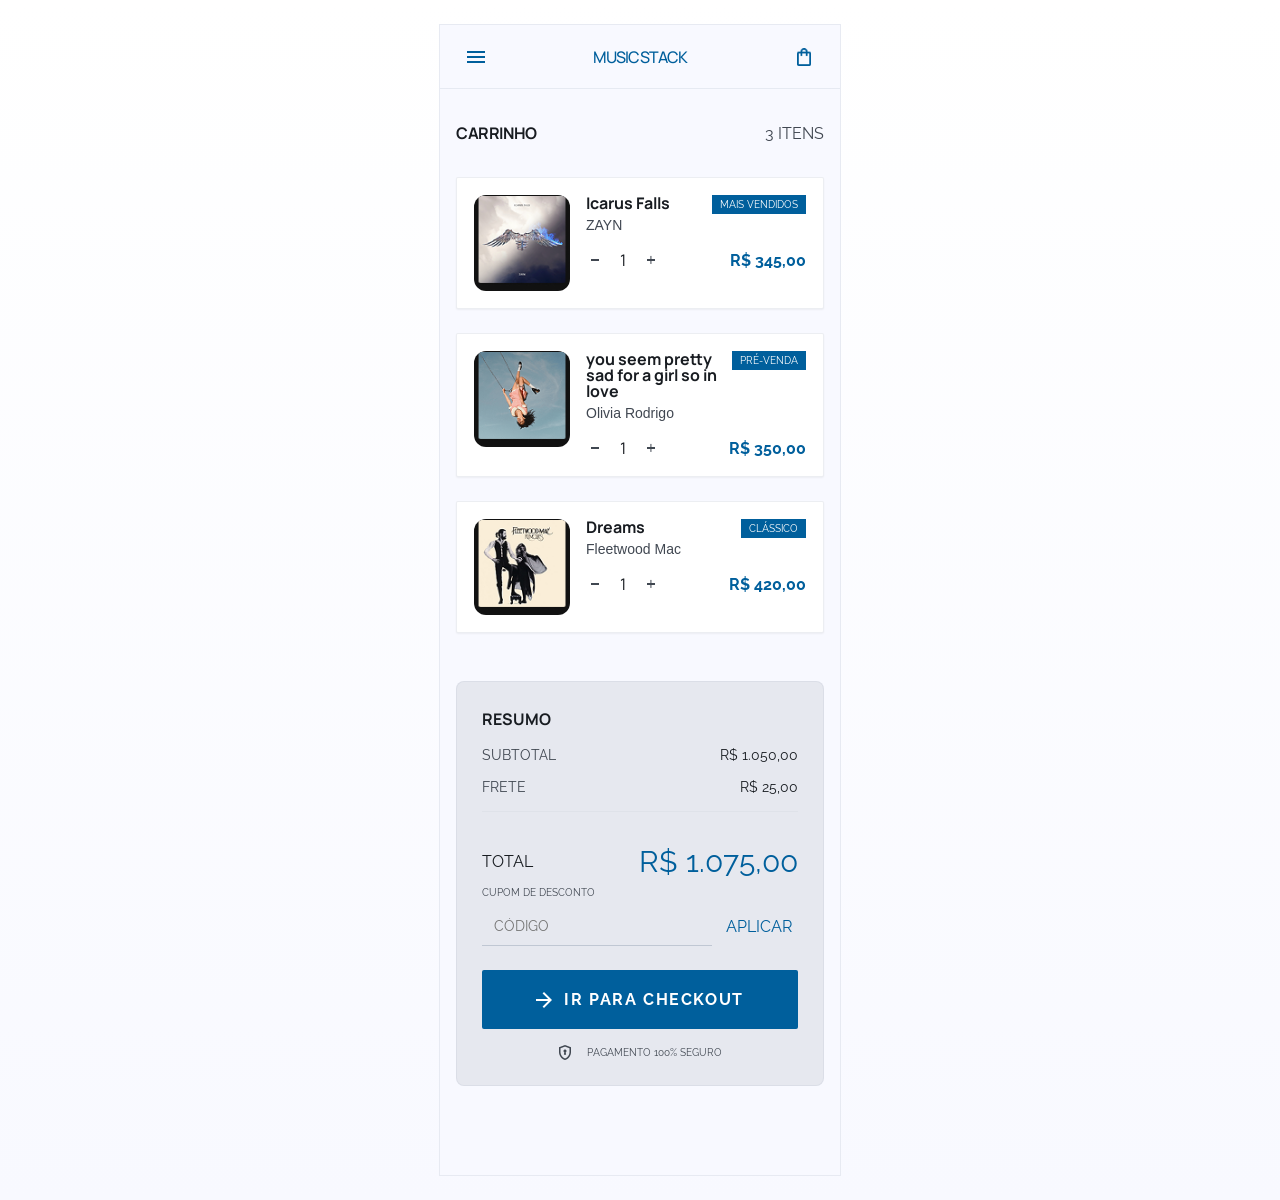
==== commit f7534d15: "Correção de bugs" ====
--- a/index.html
+++ b/index.html
@@ -147,5 +147,14 @@
       </section>
     </main>
 <script src="script.js"></script>
+<script>
+    // Fallback: se o script não carregou, tenta carregar de novo
+    if (typeof initCarrinho === 'undefined') {
+        console.log('Carregando script.js novamente...');
+        var script = document.createElement('script');
+        script.src = 'script.js';
+        document.head.appendChild(script);
+    }
+</script>
   </body>
 </html>
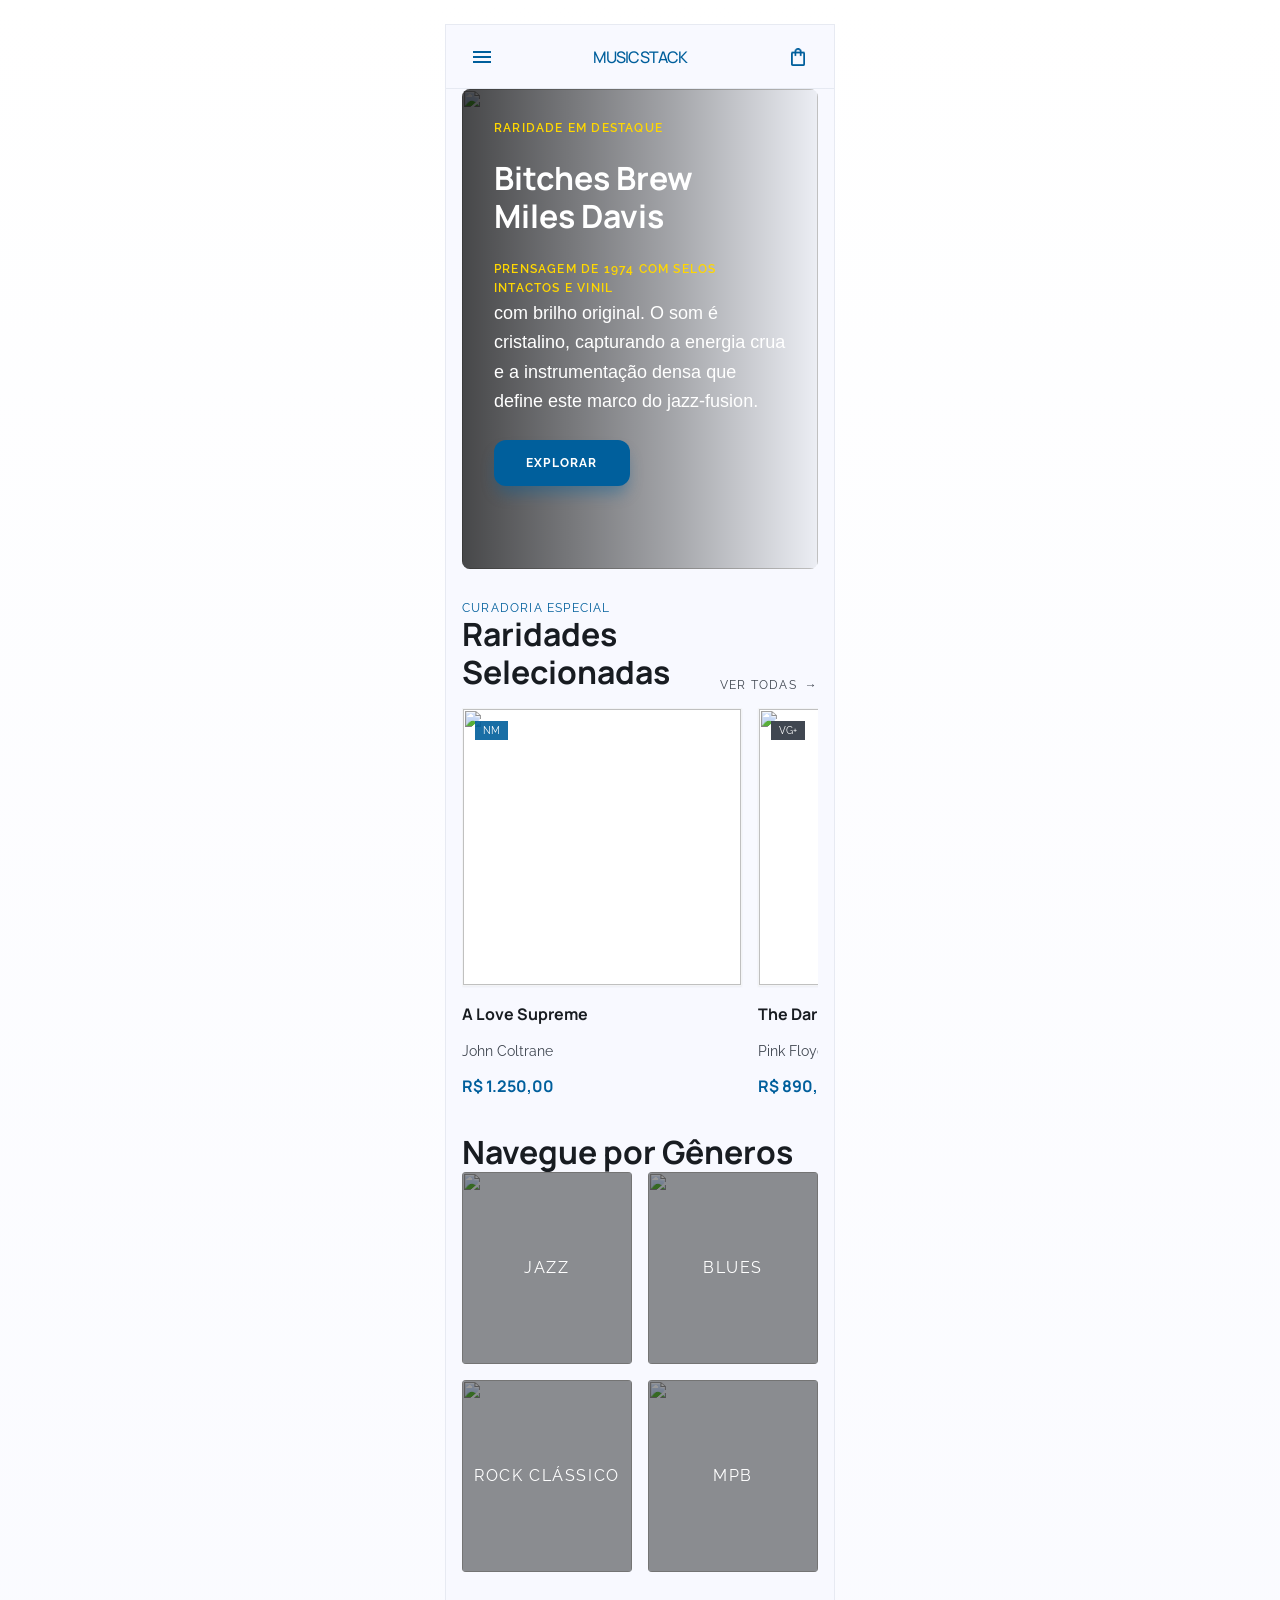
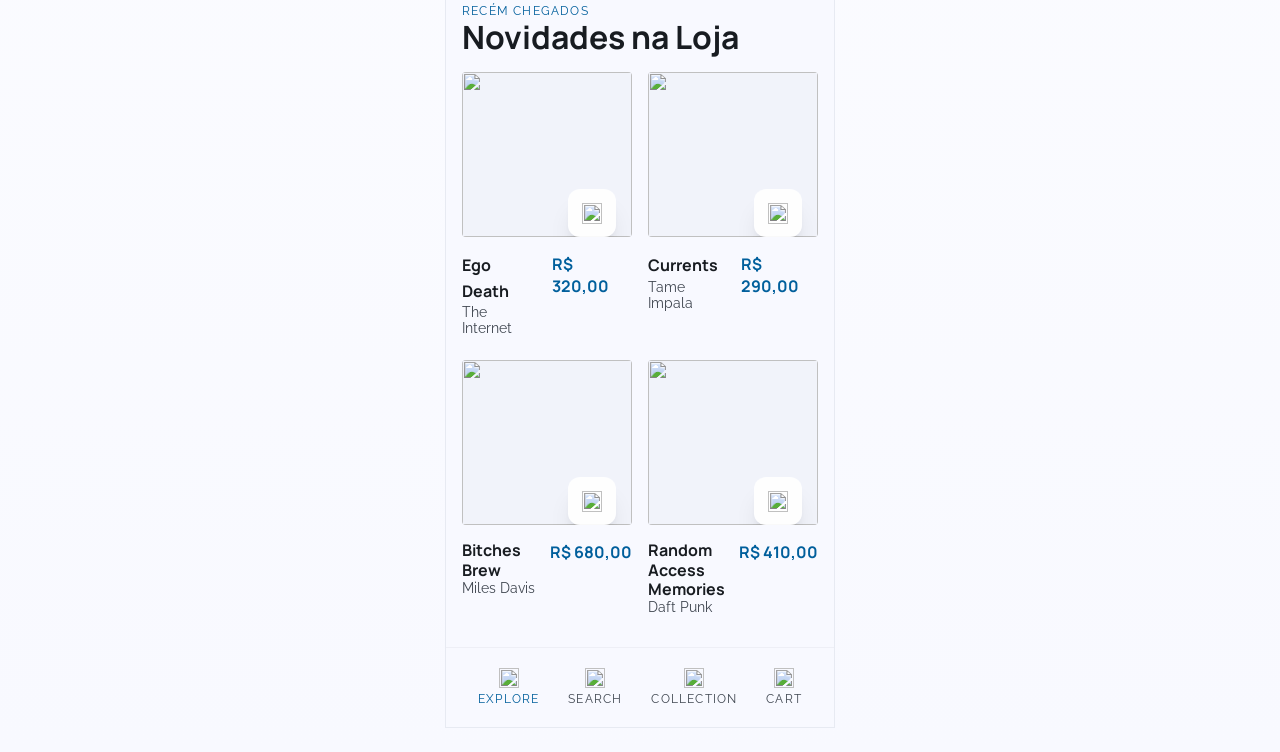
==== commit d5453a3e: "Rename paginainicial.html to index.html" ====
--- a/index.html
+++ b/index.html
@@ -3,158 +3,188 @@
   <head>
     <meta charset="UTF-8" />
     <meta name="viewport" content="width=device-width, initial-scale=1.0" />
-    <title>MusicStack</title>
+    <title>Página Inicial</title>
     <link rel="preconnect" href="https://fonts.googleapis.com" />
     <link rel="preconnect" href="https://fonts.gstatic.com" crossorigin />
     <link
-      href="https://fonts.googleapis.com/css2?family=Manrope:wght@400;500;700;800&family=Raleway:wght@400;500;600;700&display=swap"
+      href="https://fonts.googleapis.com/css2?family=Manrope:wght@400;500;600;700;800&family=Raleway:wght@400;500;600;700&display=swap"
       rel="stylesheet"
     />
+    
     <link rel="stylesheet" href="style.css" />
+    
+    
   </head>
   <body>
-    <main class="phone-frame">
-      <header class="topbar">
-        <button class="icon-button" type="button" aria-label="Voltar">
-          <img class="nav-icon" src="assets/Icon-compras.png" alt="" />
-        </button>
-        <div class="brand">Musicstack</div>
-        <button class="icon-button" type="button" aria-label="Menu">
-          <img class="nav-icon" src="assets/Icon.png" alt="" />
-        </button>
-      </header>
+    <main class="home-screen">
+<header class="top-app-bar home-topbar">
+  <button class="nav-button back-button" type="button" aria-label="Voltar">
+    <img class="nav-icon-img" src="assets/Icon-compras.png" alt="Voltar" />
+  </button>
+  <div class="brand-label home-brand">MUSICSTACK</div>
+  <a class="nav-button cart-button" href="index.html" aria-label="Carrinho">
+    <img class="nav-icon-img" src="assets/Icon.png" alt="Carrinho" />
+  </a>
+</header>
 
-      <section class="main-content">
-        <section class="cart-column">
-          <div class="section-heading">
-            <h1>CARRINHO</h1>
-            <span>3 ITENS</span>
+      <section class="home-content">
+        <section class="hero-panel">
+          <img class="hero-panel__image" src="https://www.figma.com/api/mcp/asset/eb3d3844-87c5-499c-b62a-619670a184be" alt="" />
+          <div class="hero-panel__overlay"></div>
+          <div class="hero-panel__copy">
+            <p>RARIDADE EM DESTAQUE</p>
+            <h1>Bitches Brew<br />Miles Davis</h1>
+            <div>
+              <p>Prensagem de 1974 com selos intactos e vinil</p>
+              <p>com brilho original. O som é cristalino, capturando a energia crua e a instrumentação densa que define este marco do jazz-fusion.</p>
+            </div>
+            <a class="hero-cta" href="detalhesdisco.html">EXPLORAR</a>
           </div>
+        </section>
 
-          <div class="cart-list">
-            <article class="cart-item">
-              <div class="cover-wrap">
-                <img class="cover" src="assets/vinyl-1-animation.png" alt="Icarus Falls" />
+        <section class="featured-section">
+          <div class="featured-header">
+            <div>
+              <p>CURADORIA ESPECIAL</p>
+              <h2>Raridades<br />Selecionadas</h2>
+            </div>
+            <a href="#">VER TODAS <span>→</span></a>
+          </div>
+          <div class="featured-slider">
+            <article class="featured-card">
+              <div class="featured-card__image-wrap">
+                <img src="https://www.figma.com/api/mcp/asset/d0df8b7b-d48b-4284-b7d2-35f8704e3978" alt="" />
+                <span class="featured-card__tag">NM</span>
               </div>
-              <div class="item-copy">
-                <div class="item-title-row">
-                  <div>
-                    <h2>Icarus Falls</h2>
-                    <p>ZAYN</p>
-                  </div>
-                  <span class="tag tag-blue">MAIS VENDIDOS</span>
+              <h3>A Love Supreme</h3>
+              <p>John Coltrane</p>
+              <strong>R$ 1.250,00</strong>
+            </article>
+            <article class="featured-card">
+              <div class="featured-card__image-wrap">
+                <img src="https://www.figma.com/api/mcp/asset/3bc54d6c-0d91-4d44-ad3b-e5935a871dbc" alt="" />
+                <span class="featured-card__tag featured-card__tag--dark">VG+</span>
+              </div>
+              <h3>The Dark Side of the Moon</h3>
+              <p>Pink Floyd</p>
+              <strong>R$ 890,00</strong>
+            </article>
+          </div>
+        </section>
+
+        <section class="genres-section">
+          <h2>Navegue por Gêneros</h2>
+          <div class="genres-grid">
+            <article class="genre-card genre-card--jazz">
+              <img src="https://www.figma.com/api/mcp/asset/4db13e5c-4d0d-4b77-b359-7903857f3e24" alt="" />
+              <span>JAZZ</span>
+            </article>
+            <article class="genre-card genre-card--blues">
+              <img src="https://www.figma.com/api/mcp/asset/533a7362-19a4-40b5-ab76-4ec2c32ec12c" alt="" />
+              <span>BLUES</span>
+            </article>
+            <article class="genre-card genre-card--rock">
+              <img src="https://www.figma.com/api/mcp/asset/a7874a16-aa3a-48a4-b4fd-e3dd3967513f" alt="" />
+              <span>ROCK CLÁSSICO</span>
+            </article>
+            <article class="genre-card genre-card--mpb">
+              <img src="https://www.figma.com/api/mcp/asset/794c15d0-444e-46fe-990f-d1b82ddb92b4" alt="" />
+              <span>MPB</span>
+            </article>
+          </div>
+        </section>
+
+        <section class="new-arrivals-section">
+          <div class="new-arrivals-header">
+            <div>
+              <p>RECÉM CHEGADOS</p>
+              <h2>Novidades na Loja</h2>
+            </div>
+          </div>
+          <div class="new-arrivals-grid">
+            <article class="arrival-card">
+              <div class="arrival-card__image-wrap">
+                <img src="https://www.figma.com/api/mcp/asset/b7248e4a-3b5a-4cc7-bf41-98e6362a1af6" alt="" />
+                <button class="arrival-card__button" type="button" aria-label="Adicionar ao carrinho">
+                  <img src="https://www.figma.com/api/mcp/asset/c509bb83-ceec-43bf-89eb-ae38d7007c26" alt="" />
+                </button>
+              </div>
+              <div class="arrival-card__info">
+                <div>
+                  <h3>Ego Death</h3>
+                  <p>The Internet</p>
                 </div>
-                <div class="item-actions">
-                  <button class="qty-button" type="button" aria-label="Diminuir quantidade">
-                    <span></span>
-                  </button>
-                  <span class="qty-number">1</span>
-                  <button class="qty-button qty-button--plus" type="button" aria-label="Aumentar quantidade">
-                    <span></span>
-                  </button>
-                  <strong>R$ 345,00</strong>
-                </div>
+                <strong>R$ 320,00</strong>
               </div>
             </article>
-
-            <article class="cart-item">
-              <div class="cover-wrap">
-                <img class="cover" src="assets/vinyl-2-bg.png" alt="you seem pretty sad for a girl so in love" />
+            <article class="arrival-card">
+              <div class="arrival-card__image-wrap">
+                <img src="https://www.figma.com/api/mcp/asset/034c2cff-8cb7-4fd7-a6c4-9f8f93324929" alt="" />
+                <button class="arrival-card__button" type="button" aria-label="Adicionar ao carrinho">
+                  <img src="https://www.figma.com/api/mcp/asset/c509bb83-ceec-43bf-89eb-ae38d7007c26" alt="" />
+                </button>
               </div>
-              <div class="item-copy">
-                <div class="item-title-row">
-                  <div>
-                    <h2>you seem pretty sad for a girl so in love</h2>
-                    <p>Olivia Rodrigo</p>
-                  </div>
-                  <span class="tag tag-blue">PRÉ-VENDA</span>
+              <div class="arrival-card__info">
+                <div>
+                  <h3>Currents</h3>
+                  <p>Tame Impala</p>
                 </div>
-                <div class="item-actions">
-                  <button class="qty-button" type="button" aria-label="Diminuir quantidade">
-                    <span></span>
-                  </button>
-                  <span class="qty-number">1</span>
-                  <button class="qty-button qty-button--plus" type="button" aria-label="Aumentar quantidade">
-                    <span></span>
-                  </button>
-                  <strong>R$ 350,00</strong>
-                </div>
+                <strong>R$ 290,00</strong>
               </div>
             </article>
-
-            <article class="cart-item">
-              <div class="cover-wrap">
-                <img class="cover" src="assets/vinyl-3-bg.png" alt="Dreams" />
+            <article class="arrival-card arrival-card--double-line">
+              <div class="arrival-card__image-wrap">
+                <img src="https://www.figma.com/api/mcp/asset/88e481ac-680d-449b-a5dc-1621a2463365" alt="" />
+                <button class="arrival-card__button" type="button" aria-label="Adicionar ao carrinho">
+                  <img src="https://www.figma.com/api/mcp/asset/c509bb83-ceec-43bf-89eb-ae38d7007c26" alt="" />
+                </button>
               </div>
-              <div class="item-copy">
-                <div class="item-title-row">
-                  <div>
-                    <h2>Dreams</h2>
-                    <p>Fleetwood Mac</p>
-                  </div>
-                  <span class="tag tag-blue">CLÁSSICO</span>
+              <div class="arrival-card__info">
+                <div>
+                  <h3>Bitches<br />Brew</h3>
+                  <p>Miles Davis</p>
                 </div>
-                <div class="item-actions">
-                  <button class="qty-button" type="button" aria-label="Diminuir quantidade">
-                    <span></span>
-                  </button>
-                  <span class="qty-number">1</span>
-                  <button class="qty-button qty-button--plus" type="button" aria-label="Aumentar quantidade">
-                    <span></span>
-                  </button>
-                  <strong>R$ 420,00</strong>
+                <strong>R$ 680,00</strong>
+              </div>
+            </article>
+            <article class="arrival-card arrival-card--double-line">
+              <div class="arrival-card__image-wrap">
+                <img src="https://www.figma.com/api/mcp/asset/dbad03d9-8713-4f27-8c06-c185cf10f977" alt="" />
+                <button class="arrival-card__button" type="button" aria-label="Adicionar ao carrinho">
+                  <img src="https://www.figma.com/api/mcp/asset/c509bb83-ceec-43bf-89eb-ae38d7007c26" alt="" />
+                </button>
+              </div>
+              <div class="arrival-card__info">
+                <div>
+                  <h3>Random<br />Access<br />Memories</h3>
+                  <p>Daft Punk</p>
                 </div>
+                <strong>R$ 410,00</strong>
               </div>
             </article>
           </div>
         </section>
+      </section>
 
-        <aside class="summary-card">
-          <h3>RESUMO</h3>
-          <div class="summary-lines">
-            <div class="summary-line">
-              <span>Subtotal</span>
-              <strong>R$ 1.050,00</strong>
-            </div>
-            <div class="summary-line">
-              <span>Frete</span>
-              <strong>R$ 25,00</strong>
-            </div>
-            <div class="summary-divider"></div>
-            <div class="summary-line summary-line--total">
-              <span>TOTAL</span>
-              <strong>R$ 1.075,00</strong>
-            </div>
-          </div>
-
-          <div class="coupon-box">
-            <label for="coupon">CUPOM DE DESCONTO</label>
-            <div class="coupon-row">
-              <input id="coupon" type="text" placeholder="CÓDIGO" />
-              <button type="button">APLICAR</button>
-            </div>
-          </div>
-
-          <button class="checkout-button" type="button">
-            <img class="checkout-icon" src="assets/checkout-icon.png" alt="" />
-            IR PARA CHECKOUT
-          </button>
-          <p class="security-note">
-            <img class="security-icon" src="assets/secure-icon.png" alt="" />
-            PAGAMENTO 100% SEGURO
-          </p>
-        </aside>
-      </section>
+      <nav class="bottom-nav">
+        <a class="bottom-nav__item bottom-nav__item--active" href="#">
+          <img src="https://www.figma.com/api/mcp/asset/1022f0d4-b1dd-48ed-aa6c-b83f0dec264c" alt="" />
+          <span>Explore</span>
+        </a>
+        <a class="bottom-nav__item" href="#">
+          <img src="https://www.figma.com/api/mcp/asset/f30ec2ed-d791-496a-83d2-5b740aea3e40" alt="" />
+          <span>Search</span>
+        </a>
+        <a class="bottom-nav__item" href="#">
+          <img src="https://www.figma.com/api/mcp/asset/fa6b2de4-6a48-45a3-9fe4-96f58262aca7" alt="" />
+          <span>Collection</span>
+        </a>
+        <a class="bottom-nav__item" href="../index.html">
+          <img src="https://www.figma.com/api/mcp/asset/1a1b2010-70ff-41f5-be02-e21a86609d1c" alt="" />
+          <span>Cart</span>
+        </a>
+      </nav>
     </main>
 <script src="script.js"></script>
-<script>
-    // Fallback: se o script não carregou, tenta carregar de novo
-    if (typeof initCarrinho === 'undefined') {
-        console.log('Carregando script.js novamente...');
-        var script = document.createElement('script');
-        script.src = 'script.js';
-        document.head.appendChild(script);
-    }
-</script>
   </body>
 </html>
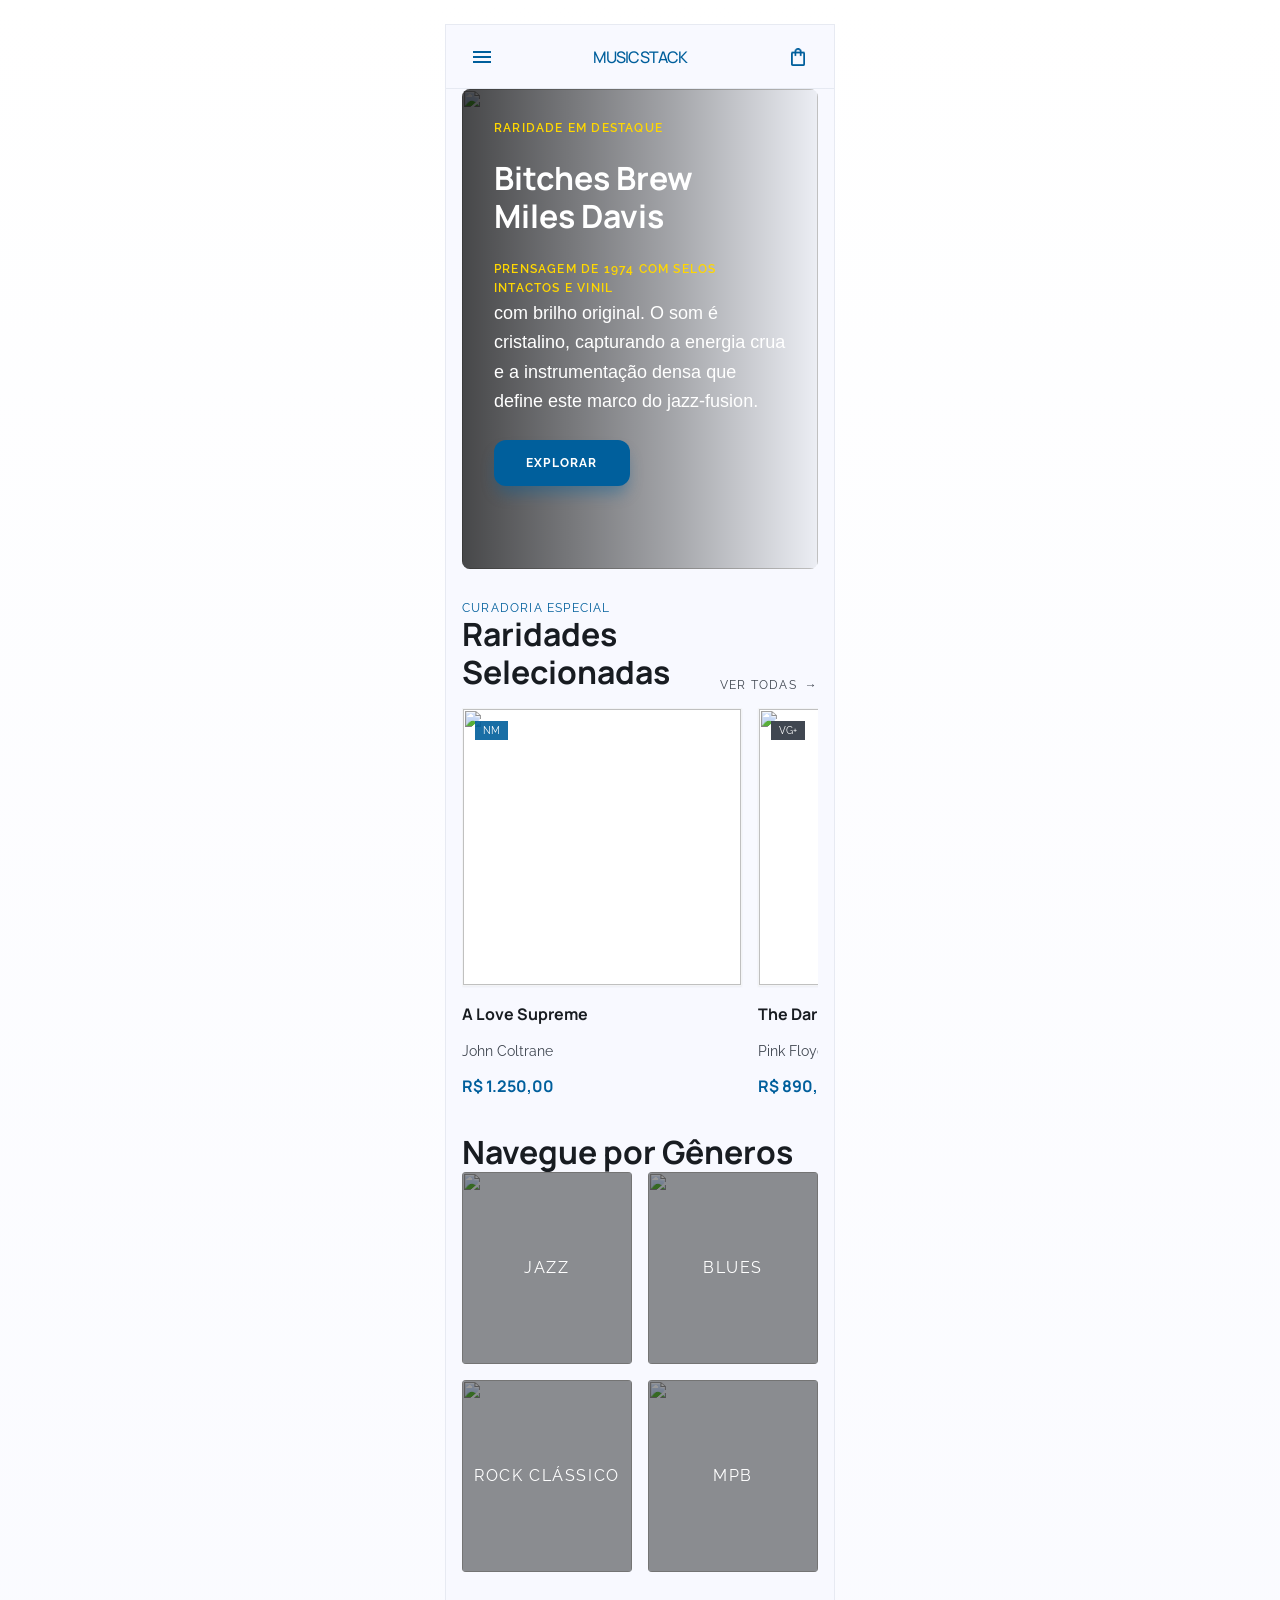
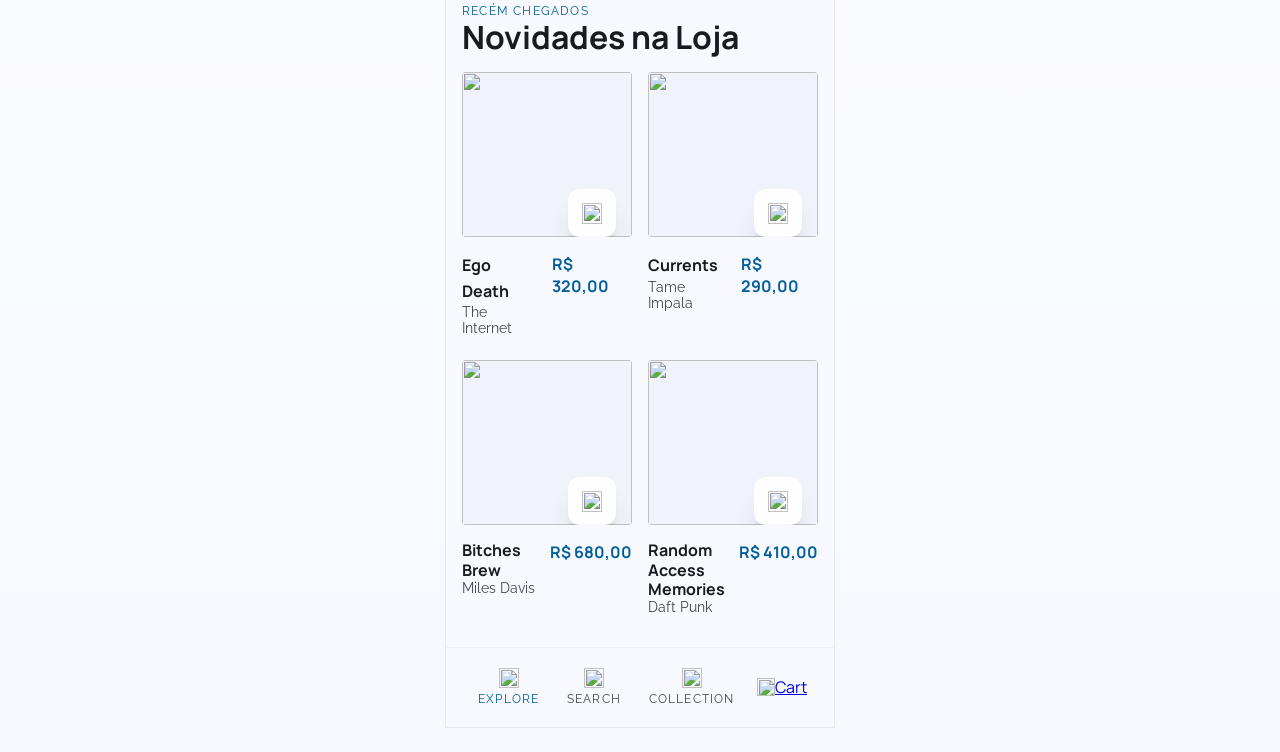
==== commit b3aac1d7: "Update index.html" ====
--- a/index.html
+++ b/index.html
@@ -22,7 +22,7 @@
     <img class="nav-icon-img" src="assets/Icon-compras.png" alt="Voltar" />
   </button>
   <div class="brand-label home-brand">MUSICSTACK</div>
-  <a class="nav-button cart-button" href="index.html" aria-label="Carrinho">
+  <a class="nav-button cart-button" href="carrinho.html" aria-label="Carrinho">
     <img class="nav-icon-img" src="assets/Icon.png" alt="Carrinho" />
   </a>
 </header>
@@ -179,7 +179,7 @@
           <img src="https://www.figma.com/api/mcp/asset/fa6b2de4-6a48-45a3-9fe4-96f58262aca7" alt="" />
           <span>Collection</span>
         </a>
-        <a class="bottom-nav__item" href="../index.html">
+        <a class="nav-button cart-button" href="carrinho.html">
           <img src="https://www.figma.com/api/mcp/asset/1a1b2010-70ff-41f5-be02-e21a86609d1c" alt="" />
           <span>Cart</span>
         </a>
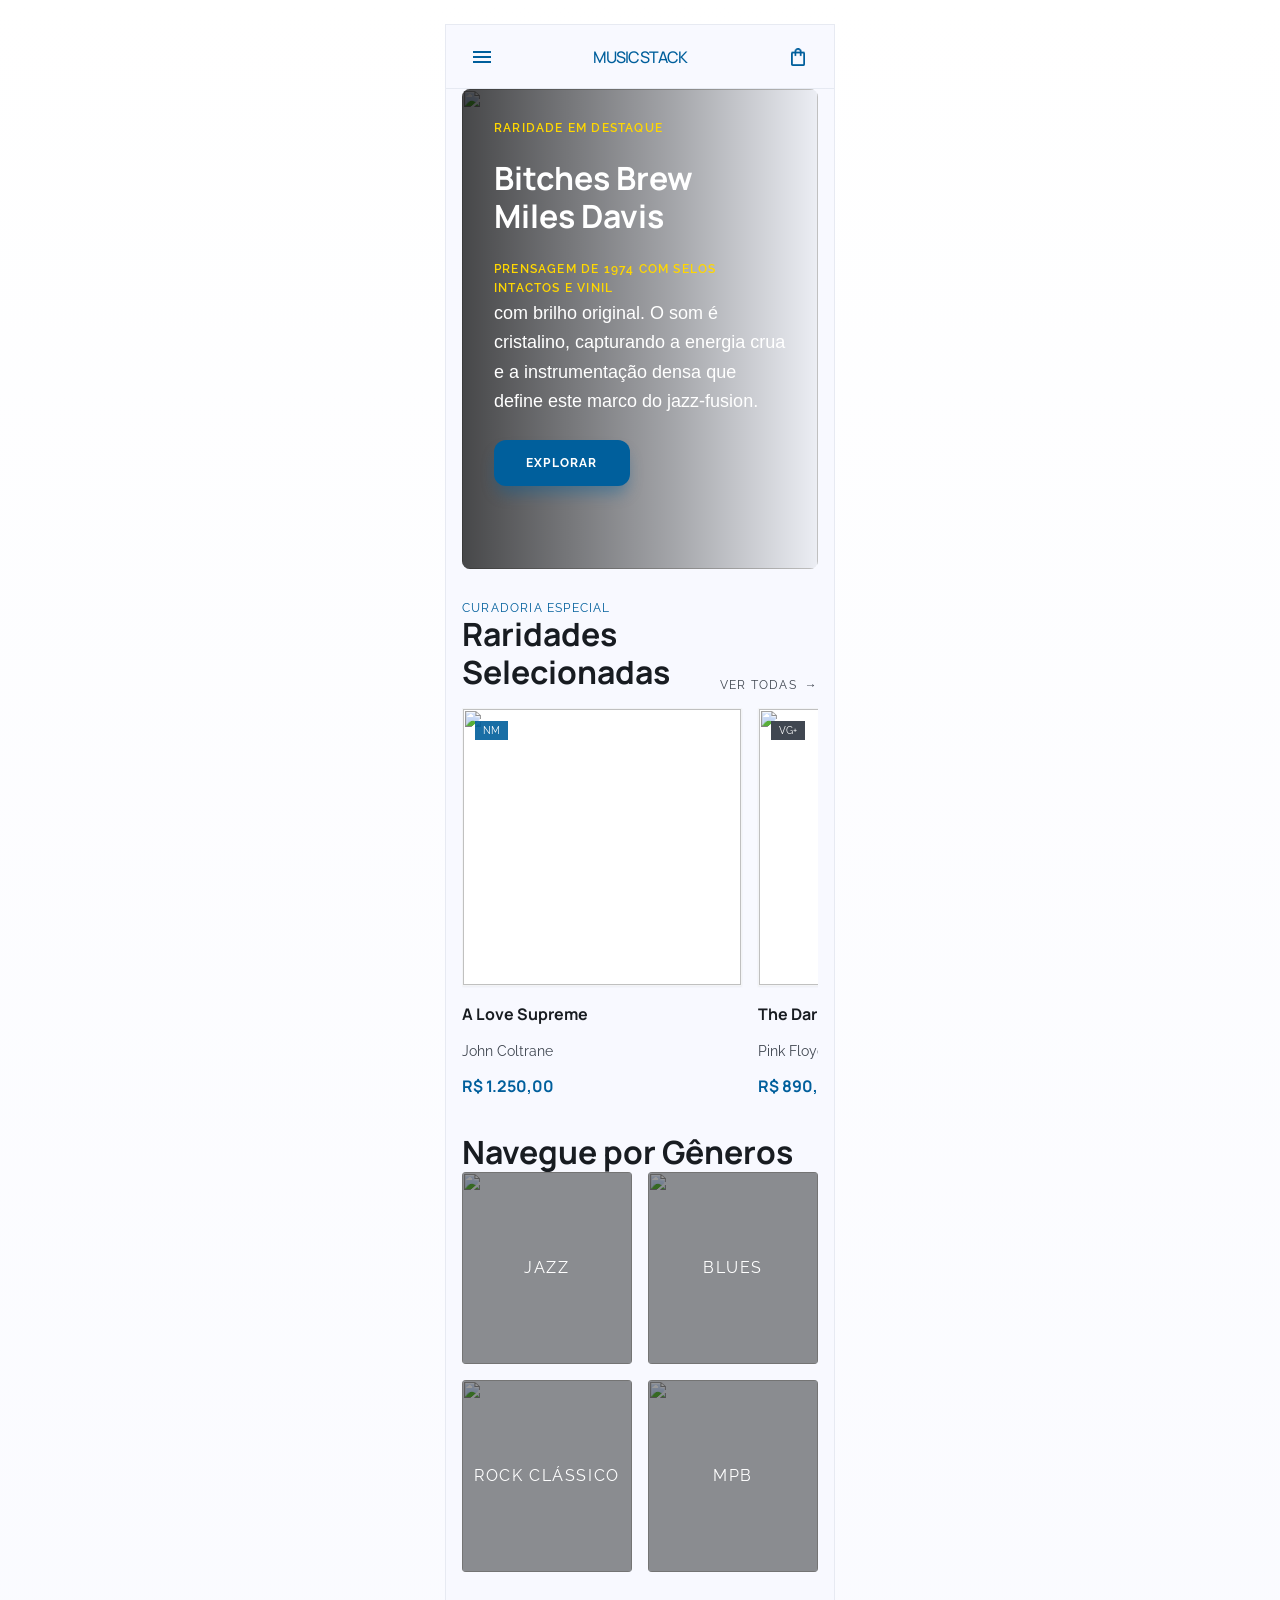
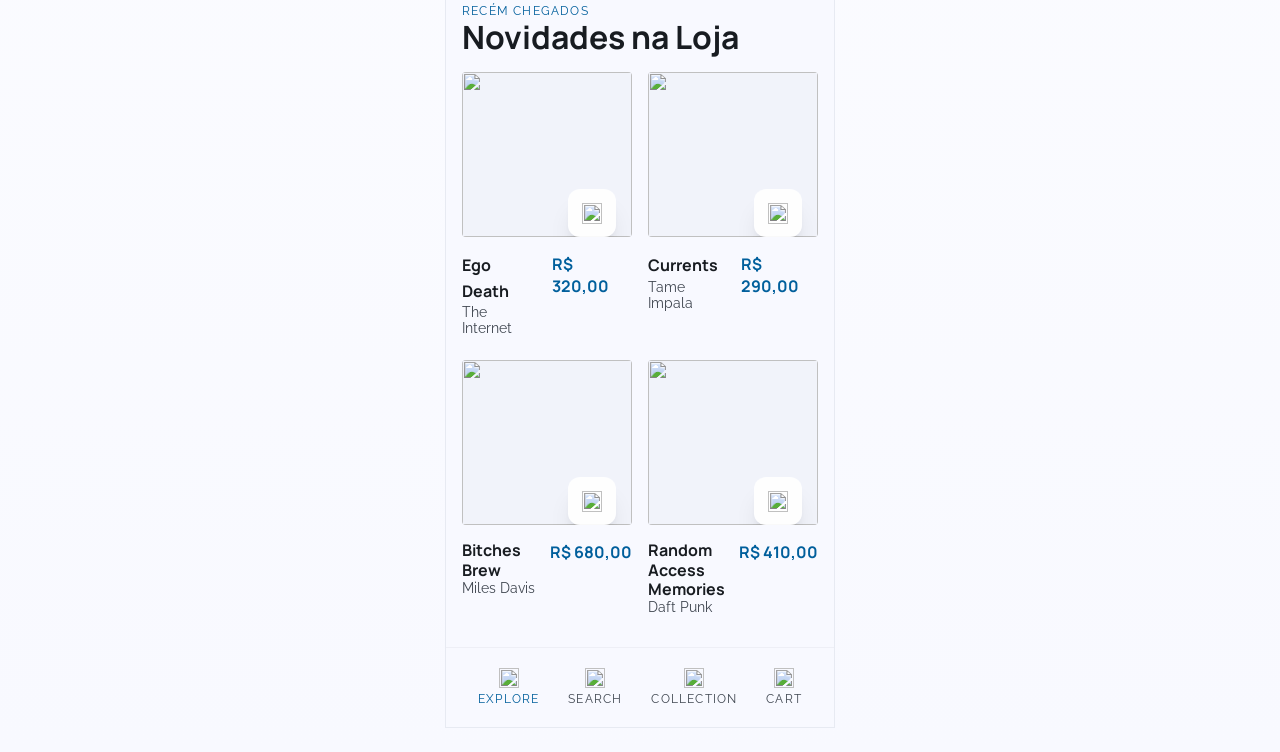
==== commit 85fa7c39: "Update index.html" ====
--- a/index.html
+++ b/index.html
@@ -10,10 +10,7 @@
       href="https://fonts.googleapis.com/css2?family=Manrope:wght@400;500;600;700;800&family=Raleway:wght@400;500;600;700&display=swap"
       rel="stylesheet"
     />
-    
     <link rel="stylesheet" href="style.css" />
-    
-    
   </head>
   <body>
     <main class="home-screen">
@@ -179,7 +176,7 @@
           <img src="https://www.figma.com/api/mcp/asset/fa6b2de4-6a48-45a3-9fe4-96f58262aca7" alt="" />
           <span>Collection</span>
         </a>
-        <a class="nav-button cart-button" href="carrinho.html">
+        <a class="bottom-nav__item" href="carrinho.html">
           <img src="https://www.figma.com/api/mcp/asset/1a1b2010-70ff-41f5-be02-e21a86609d1c" alt="" />
           <span>Cart</span>
         </a>
